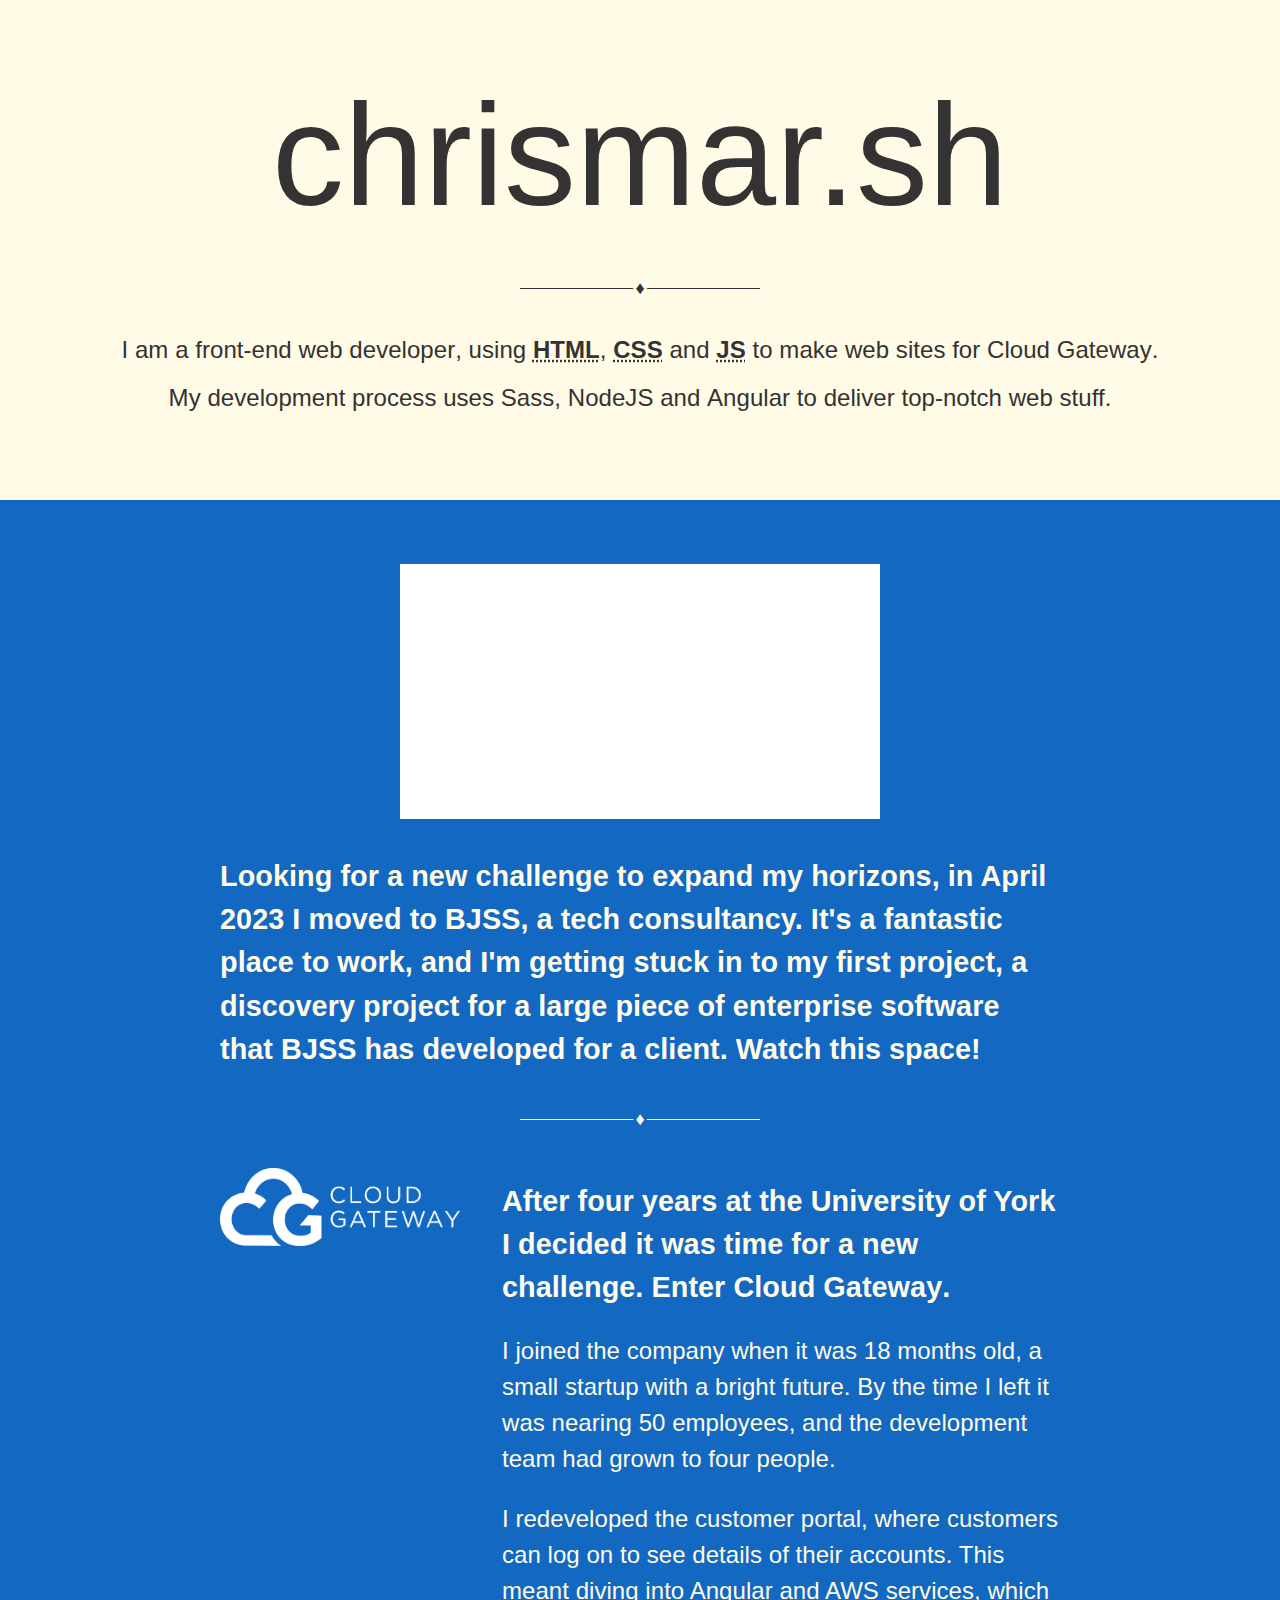
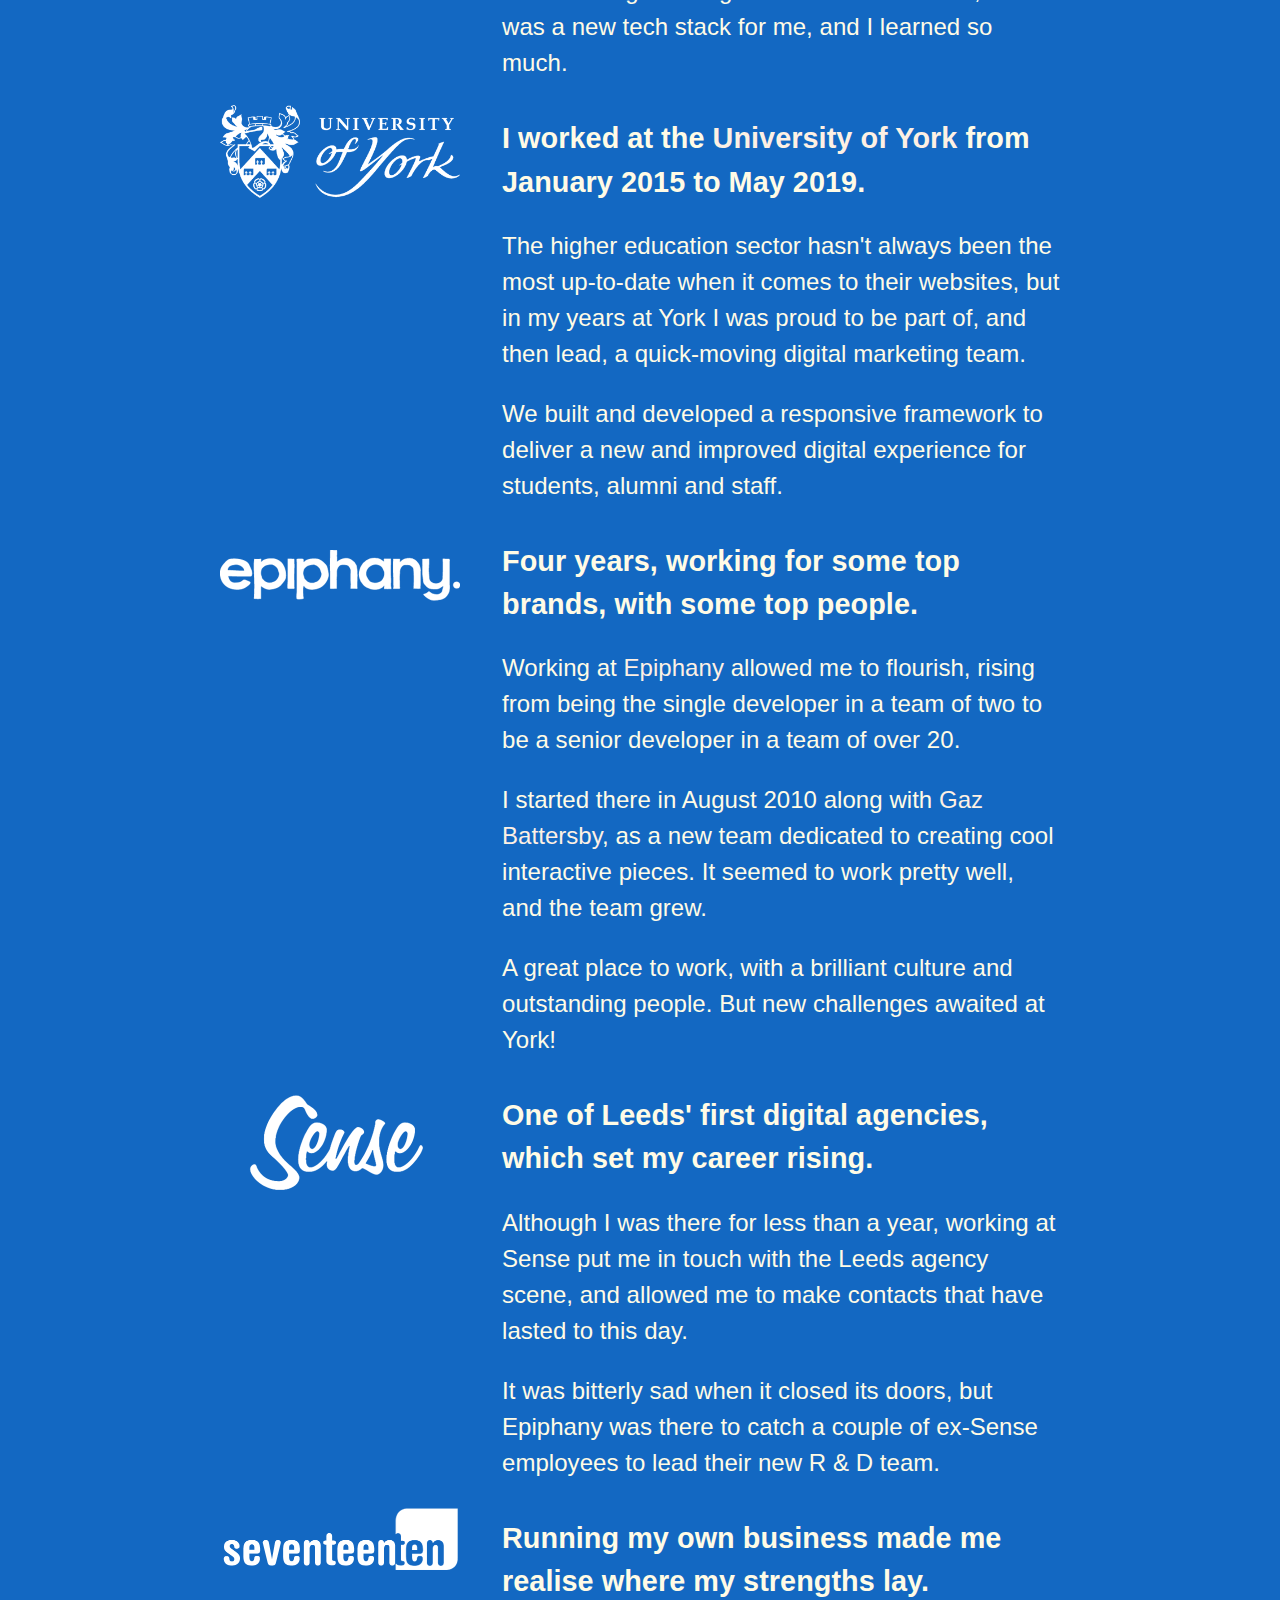
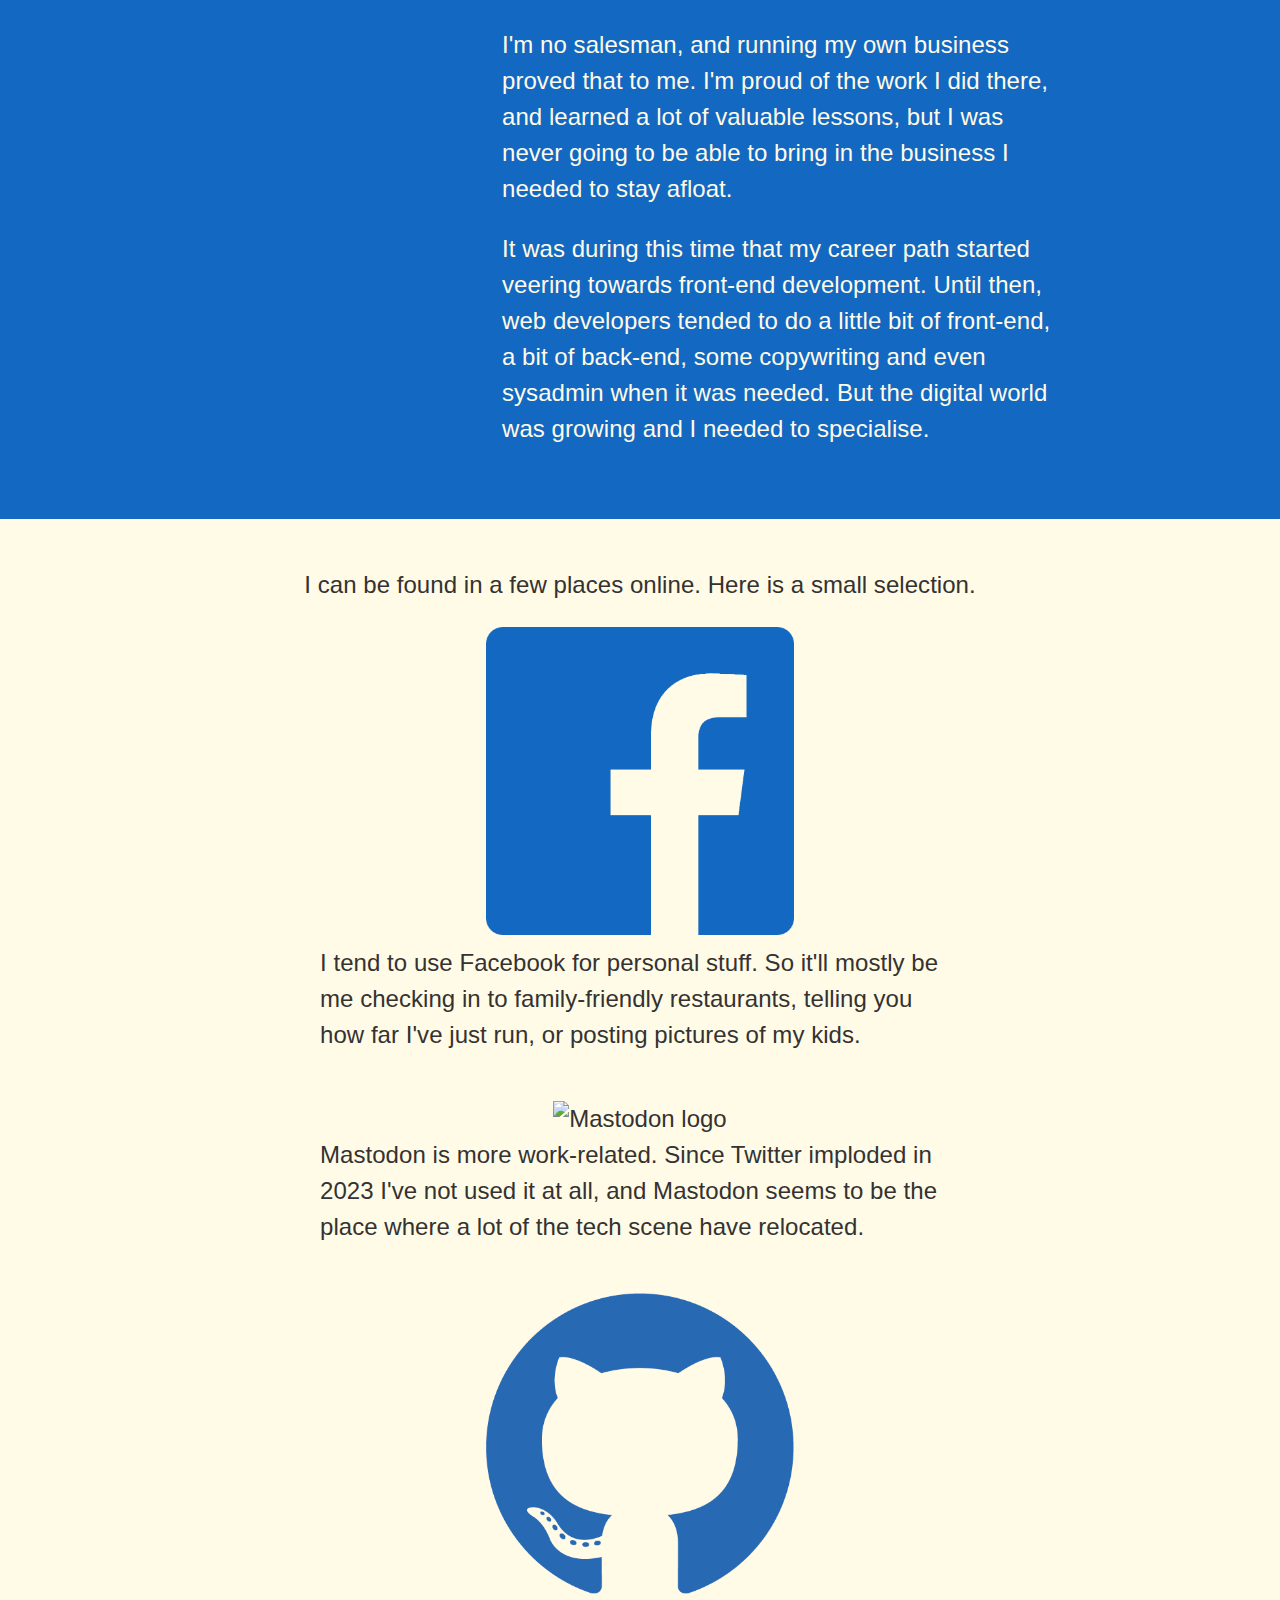
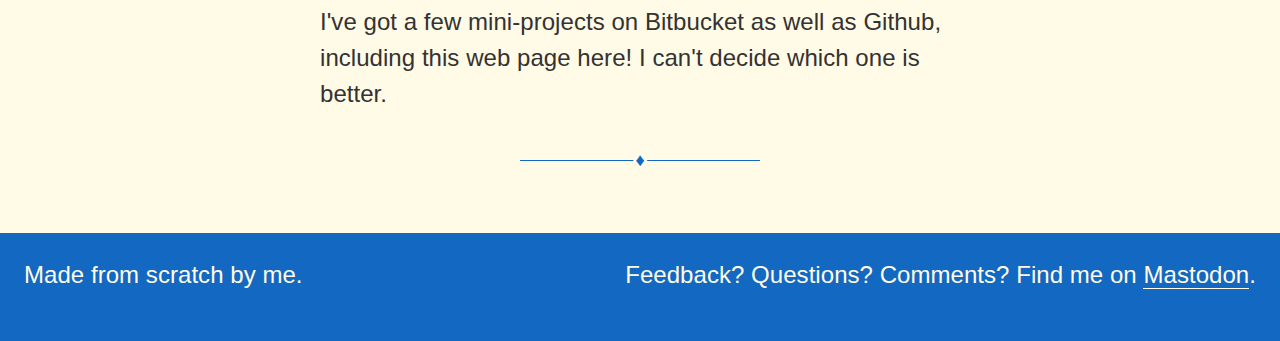
==== index.html @ b54eb04a "Add BJSS and replace Twitter" ====
<!doctype html>
<html lang="en">
<head>

  <meta charset="utf-8">
  <meta http-equiv="X-UA-Compatible" content="IE=edge">
  <title>Chris Marsh, Front-end Developer at Cloud Gateway</title>
  <meta name="description" content="Chris Marsh, Front-end Developer at Cloud Gateway">
  <meta name="author" content="Chris Marsh">
  <meta name="viewport" content="width=device-width, initial-scale=1">

  <style>
    body {
      overflow:auto;
      background:#1368c2;
      color:#fffbe6;
      font-family:-apple-system,BlinkMacSystemFont,Segoe UI,Helvetica,Arial,sans-serif,Apple Color Emoji,Segoe UI Emoji,Segoe UI Symbol;
      font-weight:200;
      font-size:24px;
      line-height:1.5;
      margin:0;
      padding:0;
    }
    section {
      padding:48px 24px;
      overflow:hidden;
    }
    p {
      margin:0 0 24px;
      letter-spacing:0.002em;
    }
    p:last-child {
      margin-bottom:0;
    }
    abbr {
      font-weight:bold;
    }
    a img {
      border:0;
    }
    /****************************
     * INTRODUCTION
     ****************************/
    #intro {
      background:#fffbe6;
      color:#343232;
      text-align:center;
      padding-bottom:72px;
    }
    #intro p {
      margin:0 0 12px;
    }
    h1 {
      font-weight:200;
      font-size:72px;
      font-size:calc(10vw + 16px);
      text-align:center;
      margin:0 0 0.3em;
    }
    h1:after,
    .employment-current:after,
    #social:after {
      display: block;
      content: "♦";
      width:80%;
      max-width: 240px;
      height: 0;
      line-height:1px;
      background: transparent;
      font-size: 18px;
      text-align:center;
      clear:both;
    }
    h1:after {
      margin: 24px auto;
      text-shadow: 3px 0px 0 #fffbe6, -3px 0 0 #fffbe6;
      border-bottom: 1px solid #343232;
      color:#343232;
    }
    #social:after {
      margin: 24px auto;
      text-shadow: 3px 0px 0 #fffbe6, -3px 0 0 #fffbe6;
      border-bottom: 1px solid #1368c2;
      color:#1368c2;
    }
    .employment-current:after {
      margin: 48px auto 24px;
      text-shadow: 3px 0px 0 #1368c2, -3px 0 0 #1368c2;
      border-bottom: 1px solid #fffbe6;
    }
    /****************************
     * WORK INFO
     ****************************/
    #work {
      text-align:center;
      padding-top:64px;
    }
    .employment {
      margin:0 auto 24px;
      display:flex;
      flex-direction:column;
      align-items:center;
      max-width:840px;
    }
    .employment a,
    .employment a:visited {
      color:#fdf0e4;
      text-decoration:none;
    }
    .employment a:hover {
      color:#fbf8e2;
      border-bottom:1px solid #fbf8e2;
    }
    .employment-current img {
      max-width:480px;
      width:80%;
      height:auto;
      margin-bottom:24px;
    }
    .employment-past {
      overflow:hidden;
    }
    .employment-past img {
      max-width:240px;
    }
    .employment-content {
      text-align:left;
    }
    .employment-content p:first-child {
      font-weight:bold;
      font-size:1.2em;
      margin-top:12px;
    }
    /****************************
     * SOCIAL MEDIA
     ****************************/
    #social {
      background:#fffbe6;
      color:#343232;
      text-align:center;
    }
    .site {
      text-decoration:none;
      color:#343232;
      display:block;
      margin-bottom:48px;
    }
    .site a,
    .site a:visited {
      color:#333131;
    }
    .site a:hover {
      color:#323030;
    }
    .site img {
      min-width:120px;
      width:25%;
      height:auto;
    }
    .site-content {
      text-align:left;
      max-width:640px;
      margin:0 auto;
    }
    /****************************
     * FOOTER
     ****************************/
    footer {
      overflow:hidden;
      padding:24px;
    }
    footer a {
      color:#fffbe6;
    }
    .colophon a {
      text-decoration:none;
      border-bottom:1px solid #fffbe6;
    }
    /****************************
     * Big screens
     ****************************/
    @media (min-width: 720px) {
      .employment-past {
        flex-direction:row;
      }
      .employment-past .employment-content {
        padding:0 0 0 5%;
      }
      .employment-past img {
        align-self:flex-start;
      }
      .copyright {
        float:left;
      }
      .colophon {
        float:right;
      }
    }
  </style>

  <!-- Analytics -->
  <script>
    (function(i,s,o,g,r,a,m){i['GoogleAnalyticsObject']=r;i[r]=i[r]||function(){
    (i[r].q=i[r].q||[]).push(arguments)},i[r].l=1*new Date();a=s.createElement(o),
    m=s.getElementsByTagName(o)[0];a.async=1;a.src=g;m.parentNode.insertBefore(a,m)
    })(window,document,'script','//www.google-analytics.com/analytics.js','ga');
    ga('create', 'UA-4541863-13', 'auto');
    ga('send', 'pageview');
  </script>

  <!-- HTML5 shiv -->
  <script>
  !function(a,b){function c(a,b){var c=a.createElement("p"),d=a.getElementsByTagName("head")[0]||a.documentElement;return c.innerHTML="x<style>"+b+"</style>",d.insertBefore(c.lastChild,d.firstChild)}function d(){var a=t.elements;return"string"==typeof a?a.split(" "):a}function e(a,b){var c=t.elements;"string"!=typeof c&&(c=c.join(" ")),"string"!=typeof a&&(a=a.join(" ")),t.elements=c+" "+a,j(b)}function f(a){var b=s[a[q]];return b||(b={},r++,a[q]=r,s[r]=b),b}function g(a,c,d){if(c||(c=b),l)return c.createElement(a);d||(d=f(c));var e;return e=d.cache[a]?d.cache[a].cloneNode():p.test(a)?(d.cache[a]=d.createElem(a)).cloneNode():d.createElem(a),!e.canHaveChildren||o.test(a)||e.tagUrn?e:d.frag.appendChild(e)}function h(a,c){if(a||(a=b),l)return a.createDocumentFragment();c=c||f(a);for(var e=c.frag.cloneNode(),g=0,h=d(),i=h.length;i>g;g++)e.createElement(h[g]);return e}function i(a,b){b.cache||(b.cache={},b.createElem=a.createElement,b.createFrag=a.createDocumentFragment,b.frag=b.createFrag()),a.createElement=function(c){return t.shivMethods?g(c,a,b):b.createElem(c)},a.createDocumentFragment=Function("h,f","return function(){var n=f.cloneNode(),c=n.createElement;h.shivMethods&&("+d().join().replace(/[\w\-:]+/g,function(a){return b.createElem(a),b.frag.createElement(a),'c("'+a+'")'})+");return n}")(t,b.frag)}function j(a){a||(a=b);var d=f(a);return!t.shivCSS||k||d.hasCSS||(d.hasCSS=!!c(a,"article,aside,dialog,figcaption,figure,footer,header,hgroup,main,nav,section{display:block}mark{background:#FF0;color:#000}template{display:none}")),l||i(a,d),a}var k,l,m="3.7.3-pre",n=a.html5||{},o=/^<|^(?:button|map|select|textarea|object|iframe|option|optgroup)$/i,p=/^(?:a|b|code|div|fieldset|h1|h2|h3|h4|h5|h6|i|label|li|ol|p|q|span|strong|style|table|tbody|td|th|tr|ul)$/i,q="_html5shiv",r=0,s={};!function(){try{var a=b.createElement("a");a.innerHTML="<xyz></xyz>",k="hidden"in a,l=1==a.childNodes.length||function(){b.createElement("a");var a=b.createDocumentFragment();return"undefined"==typeof a.cloneNode||"undefined"==typeof a.createDocumentFragment||"undefined"==typeof a.createElement}()}catch(c){k=!0,l=!0}}();var t={elements:n.elements||"abbr article aside audio bdi canvas data datalist details dialog figcaption figure footer header hgroup main mark meter nav output picture progress section summary template time video",version:m,shivCSS:n.shivCSS!==!1,supportsUnknownElements:l,shivMethods:n.shivMethods!==!1,type:"default",shivDocument:j,createElement:g,createDocumentFragment:h,addElements:e};a.html5=t,j(b),"object"==typeof module&&module.exports&&(module.exports=t)}("undefined"!=typeof window?window:this,document);
  </script>

</head>

<body>

  <!-- Well done for finding this HTML comment. Are you viewing source? -->

  <section id="intro">
    <h1>chrismar.sh</h1>
    <p>I am a <strong>front-end web developer</strong>, using <abbr title="HyperText Markup Language">HTML</abbr>, <abbr title="Cascading Style Sheets">CSS</abbr> and <abbr title="JavaScript">JS</abbr> to make web sites for <strong>Cloud Gateway</strong>.</p>
    <p>My development process uses <strong>Sass</strong>, <strong>NodeJS</strong> and <strong>Angular</strong> to deliver top-notch web stuff.</p>
  </section>

  <section id="work">
    <div class="employment employment-current">
      <img src="bjss.webp" alt="BJSS logo" width="480" height="254">
      <div class="employment-content">
        <p>Looking for a new challenge to expand my horizons, in April 2023 I moved to BJSS, a tech consultancy. It's a fantastic place to work, and I'm getting stuck in to my first project, a discovery project for a large piece of enterprise software that BJSS has developed for a client. Watch this space!</p>
      </div>
    </div>
    <div class="employment employment-past">
      <img src="cgw.webp" alt="Cloud Gateway logo" width="240" height="78">
      <div class="employment-content">
        <p>After four years at the University of York I decided it was time for a new challenge. Enter <strong>Cloud Gateway</strong>.</p>
        <p>I joined the company when it was 18 months old, a small startup with a bright future. By the time I left it was nearing 50 employees, and the development team had grown to four people.</p>
        <p>I redeveloped the customer portal, where customers can log on to see details of their accounts. This meant diving into Angular and AWS services, which was a new tech stack for me, and I learned so much.</p>
      </div>
    </div>
    <div class="employment employment-past">
      <img src="york.webp" alt="University of York logo" width="240" height="93">
      <div class="employment-content">
        <p>I worked at the <a href="http://www.york.ac.uk">University of York</a> from January 2015 to May 2019.</p>
        <p>The higher education sector hasn't always been the most up-to-date when it comes to their websites, but in my years at York I was proud to be part of, and then lead, a quick-moving digital marketing team.</p>
        <p>We built and developed a responsive framework to deliver a new and improved digital experience for students, alumni and staff.</p>
      </div>
    </div>
    <div class="employment employment-past">
      <img src="epiphany.webp" alt="Epiphany Search logo" width="240" height="100">
      <div class="employment-content">
        <p>Four years, working for some top brands, with some top people.</p>
        <p>Working at <a href="http://www.epiphanysearch.co.uk">Epiphany</a> allowed me to flourish, rising from being the single developer in a team of two to be a senior developer in a team of over 20.</p>
        <p>I started there in August 2010 along with <a href="http://iamgaz.co.uk/">Gaz Battersby</a>, as a new team dedicated to creating cool interactive pieces. It seemed to work pretty well, and the team grew.</p>
        <p>A great place to work, with a brilliant culture and outstanding people. But new challenges awaited at York!</p>
      </div>
    </div>
    <div class="employment employment-past">
      <img src="sense.webp" alt="Sense logo" width="240" height="125">
      <div class="employment-content">
        <p>One of Leeds' first digital agencies, which set my career rising.</p>
        <p>Although I was there for less than a year, working at Sense put me in touch with the Leeds agency scene, and allowed me to make contacts that have lasted to this day.</p>
        <p>It was bitterly sad when it closed its doors, but Epiphany was there to catch a couple of ex-Sense employees to lead their new R &amp; D team.</p>
      </div>
    </div>
    <div class="employment employment-past">
      <img src="seventeenten.webp" alt="Seventeen Ten logo" width="240" height="69">
      <div class="employment-content">
        <p>Running my own business made me realise where my strengths lay.</p>
        <p>I'm no salesman, and running my own business proved that to me. I'm proud of the work I did there, and learned a lot of valuable lessons, but I was never going to be able to bring in the business I needed to stay afloat.</p>
        <p>It was during this time that my career path started veering towards front-end development. Until then, web developers tended to do a little bit of front-end, a bit of back-end, some copywriting and even sysadmin when it was needed. But the digital world was growing and I needed to specialise.</p>
      </div>
    </div>
  </section>

  <section id="social">
    <p>I can be found in a few places online. Here is a small selection.</p>
    <a href="https://facebook.com/chris5marsh" class="site">
      <img src="facebook.webp" alt="Facebook logo" width="240" height="240">
      <div class="site-content">
        <p>I tend to use <strong>Facebook</strong> for personal stuff. So it'll mostly be me checking in to family-friendly restaurants, telling you how far I've just run, or posting pictures of my kids.</p>
      </div>
    </a>
    <a href="https://mastodon.social/@chris5marsh" class="site">
      <img src="mastodon.webp" alt="Mastodon logo" width="240" height="240">
      <div class="site-content">
        <p><strong>Mastodon</strong> is more work-related. Since Twitter imploded in 2023 I've not used it at all, and Mastodon seems to be the place where a lot of the tech scene have relocated.</p>
      </div>
    </a>
    <a href="https://github.com/chris5marsh" class="site">
      <img src="github.webp" alt="Github logo" width="240" height="234">
      <div class="site-content">
        <p>I've got a few mini-projects on <strong>Bitbucket</strong> as well as <strong>Github</strong>, including this web page here! I can't decide which one is better.</p>
      </div>
    </a>
  </section>

  <footer>
    <p class="copyright">Made from scratch by me.</p>
    <p class="colophon">Feedback? Questions? Comments? Find me on <a rel="me" href="https://mastodon.social/@chris5marsh">Mastodon</a>.</p>
  </footer>

</body>
</html>
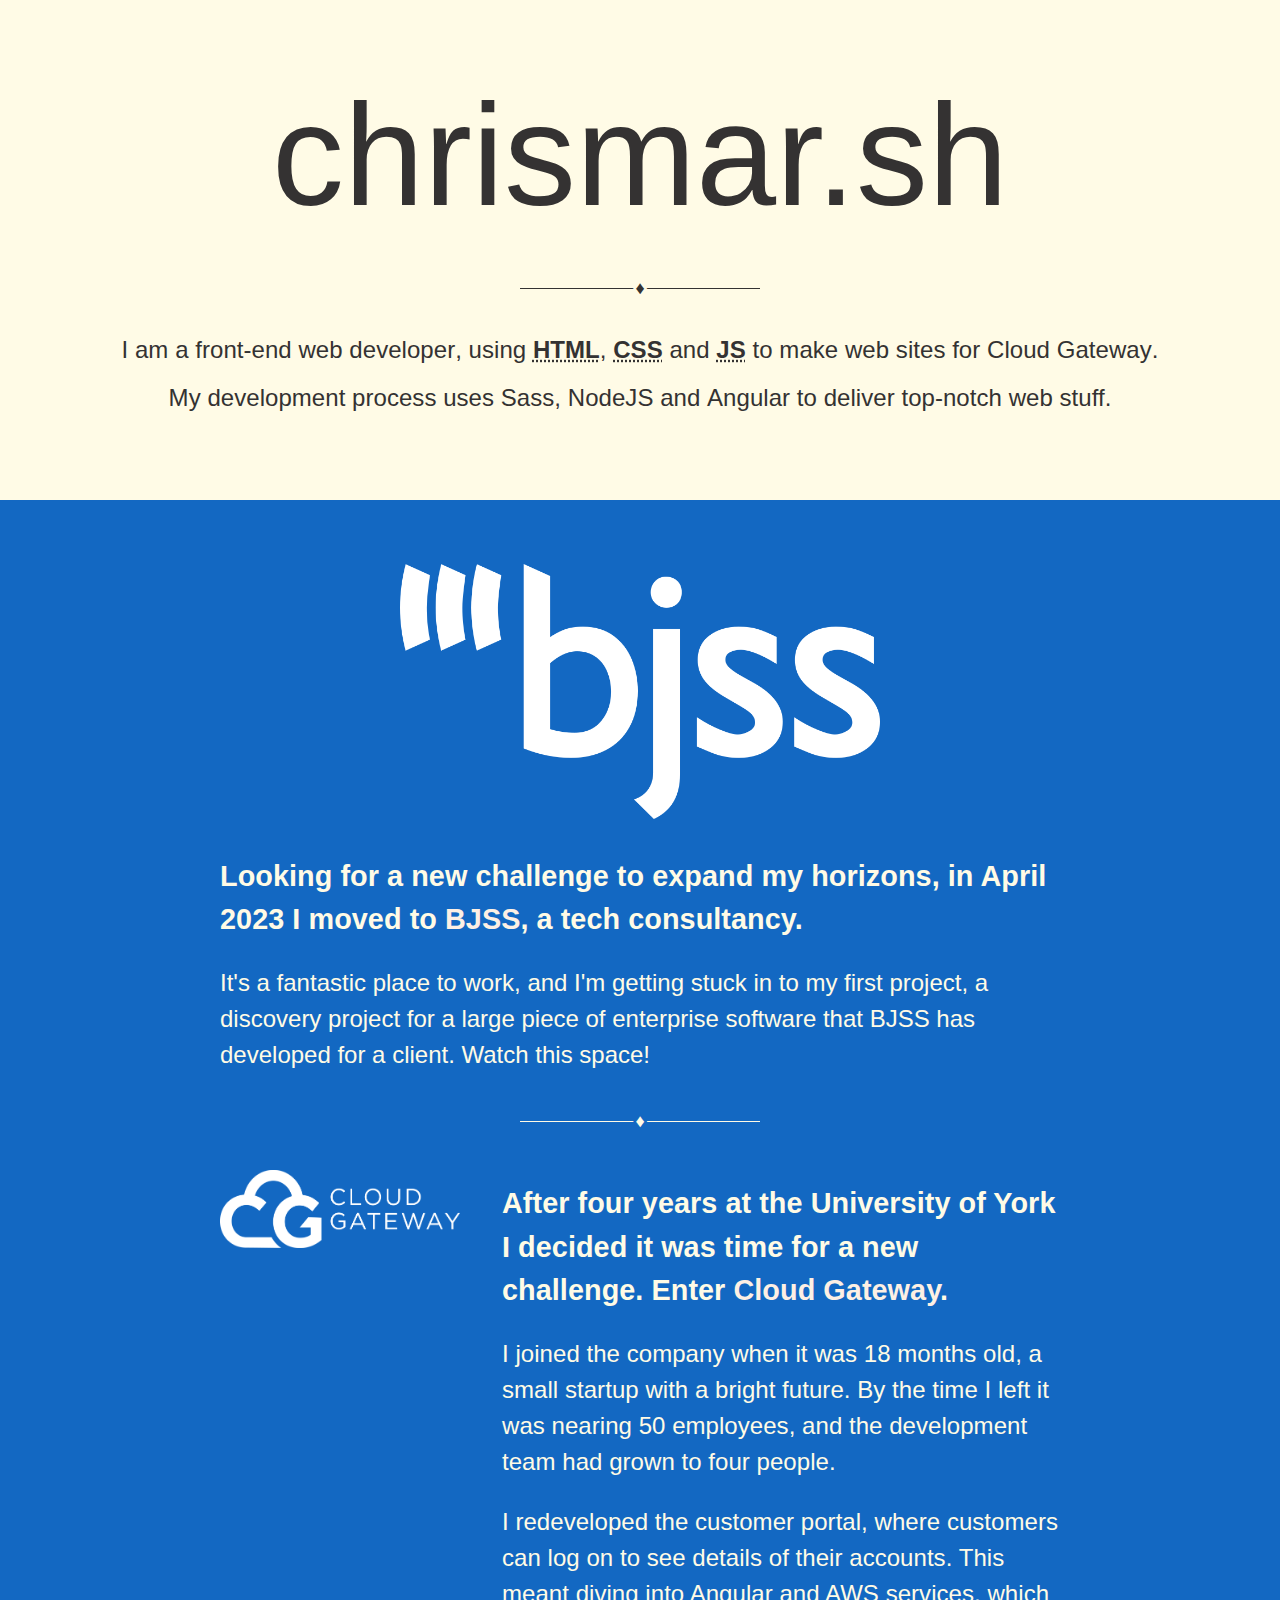
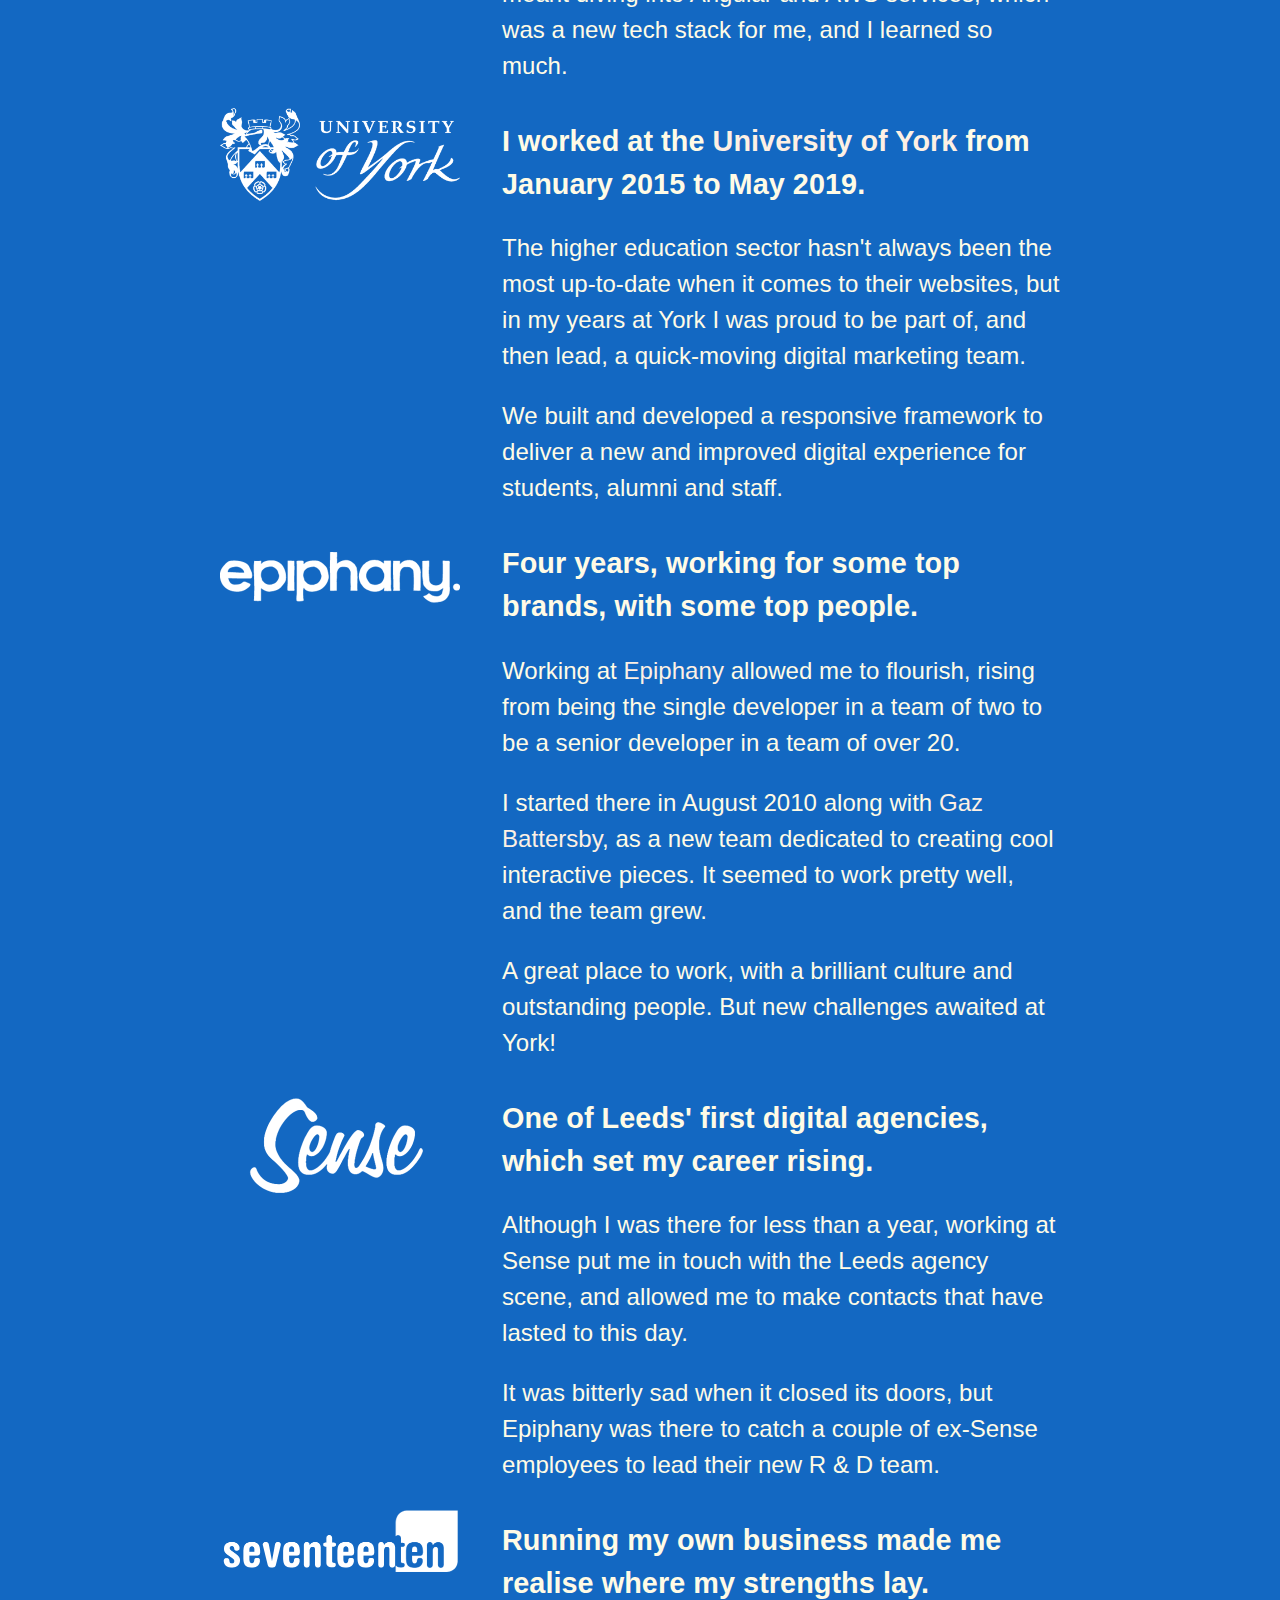
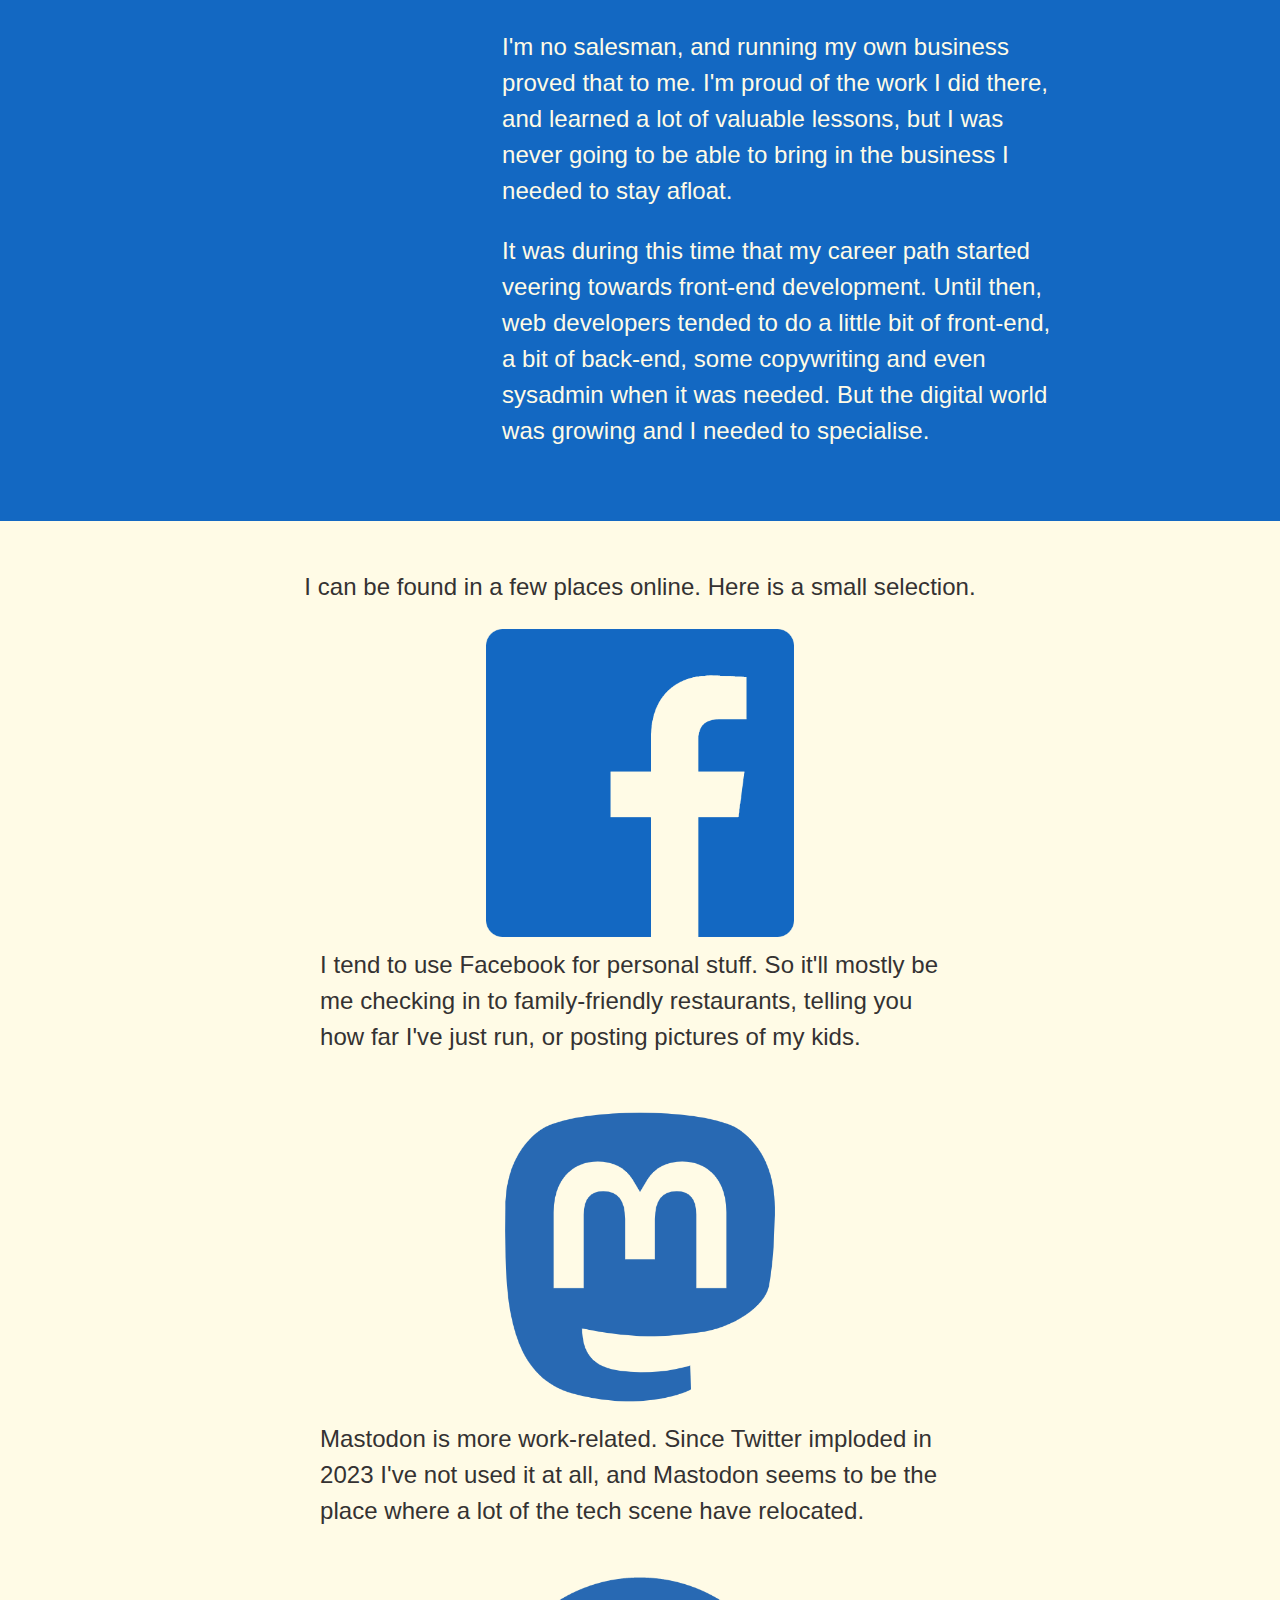
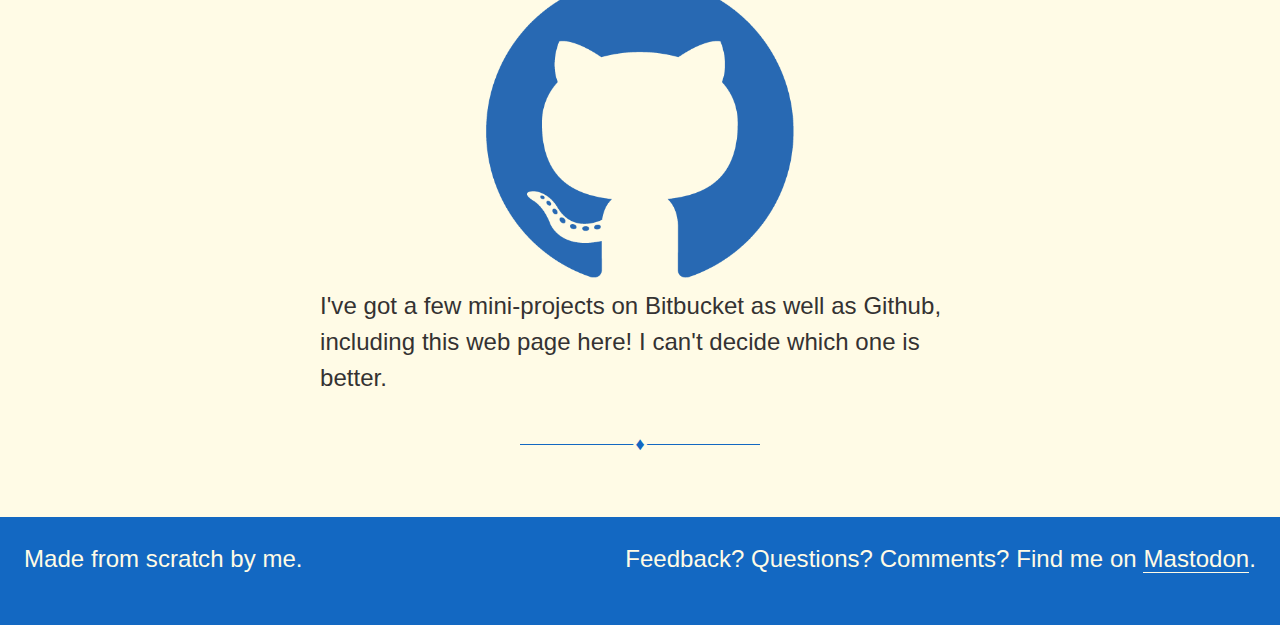
==== commit 08ffd33c: "Update index.html" ====
--- a/index.html
+++ b/index.html
@@ -229,13 +229,14 @@
     <div class="employment employment-current">
       <img src="bjss.webp" alt="BJSS logo" width="480" height="254">
       <div class="employment-content">
-        <p>Looking for a new challenge to expand my horizons, in April 2023 I moved to BJSS, a tech consultancy. It's a fantastic place to work, and I'm getting stuck in to my first project, a discovery project for a large piece of enterprise software that BJSS has developed for a client. Watch this space!</p>
+        <p>Looking for a new challenge to expand my horizons, in April 2023 I moved to <a href="https://www.bjss.com/">BJSS</a>, a tech consultancy.</p>
+        <p></p>It's a fantastic place to work, and I'm getting stuck in to my first project, a discovery project for a large piece of enterprise software that BJSS has developed for a client. Watch this space!</p>
       </div>
     </div>
     <div class="employment employment-past">
       <img src="cgw.webp" alt="Cloud Gateway logo" width="240" height="78">
       <div class="employment-content">
-        <p>After four years at the University of York I decided it was time for a new challenge. Enter <strong>Cloud Gateway</strong>.</p>
+        <p>After four years at the University of York I decided it was time for a new challenge. Enter <a href="https://www.cloudgateway.co.uk/">Cloud Gateway</a>.</p>
         <p>I joined the company when it was 18 months old, a small startup with a bright future. By the time I left it was nearing 50 employees, and the development team had grown to four people.</p>
         <p>I redeveloped the customer portal, where customers can log on to see details of their accounts. This meant diving into Angular and AWS services, which was a new tech stack for me, and I learned so much.</p>
       </div>
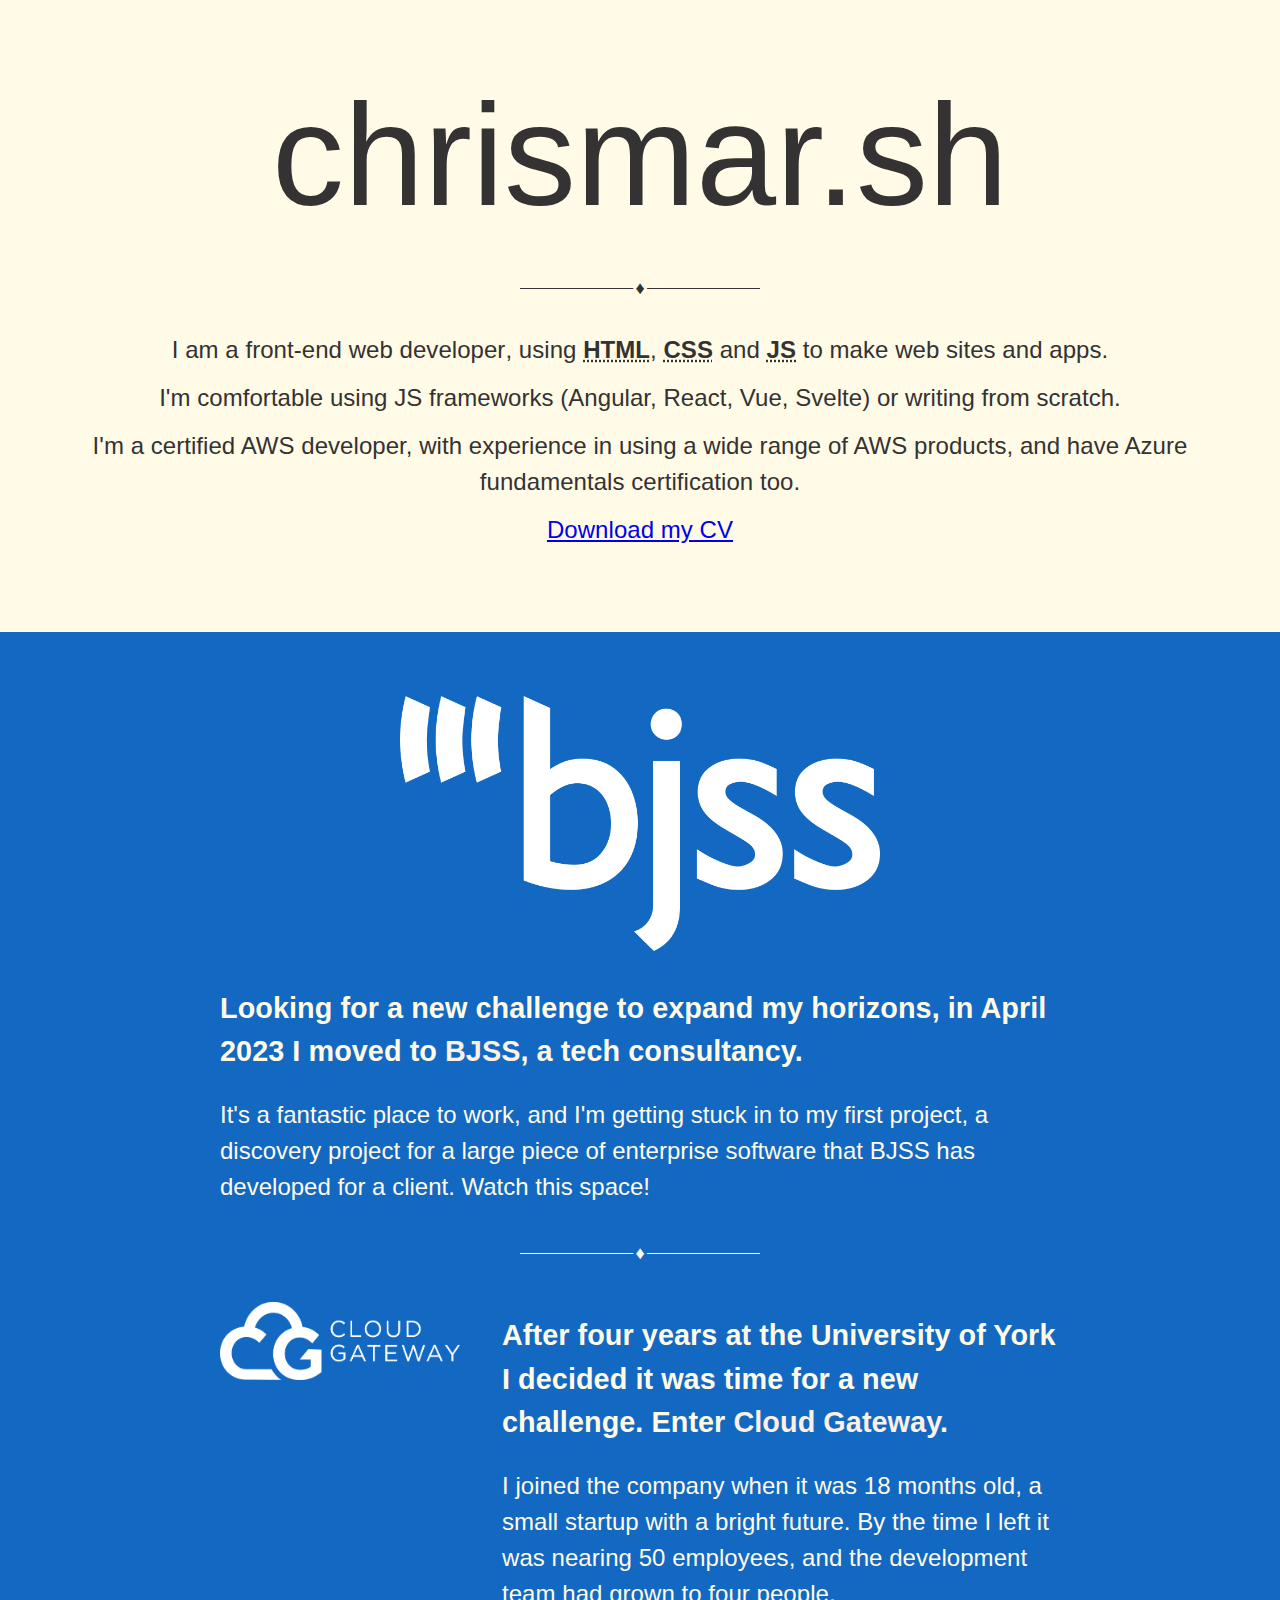
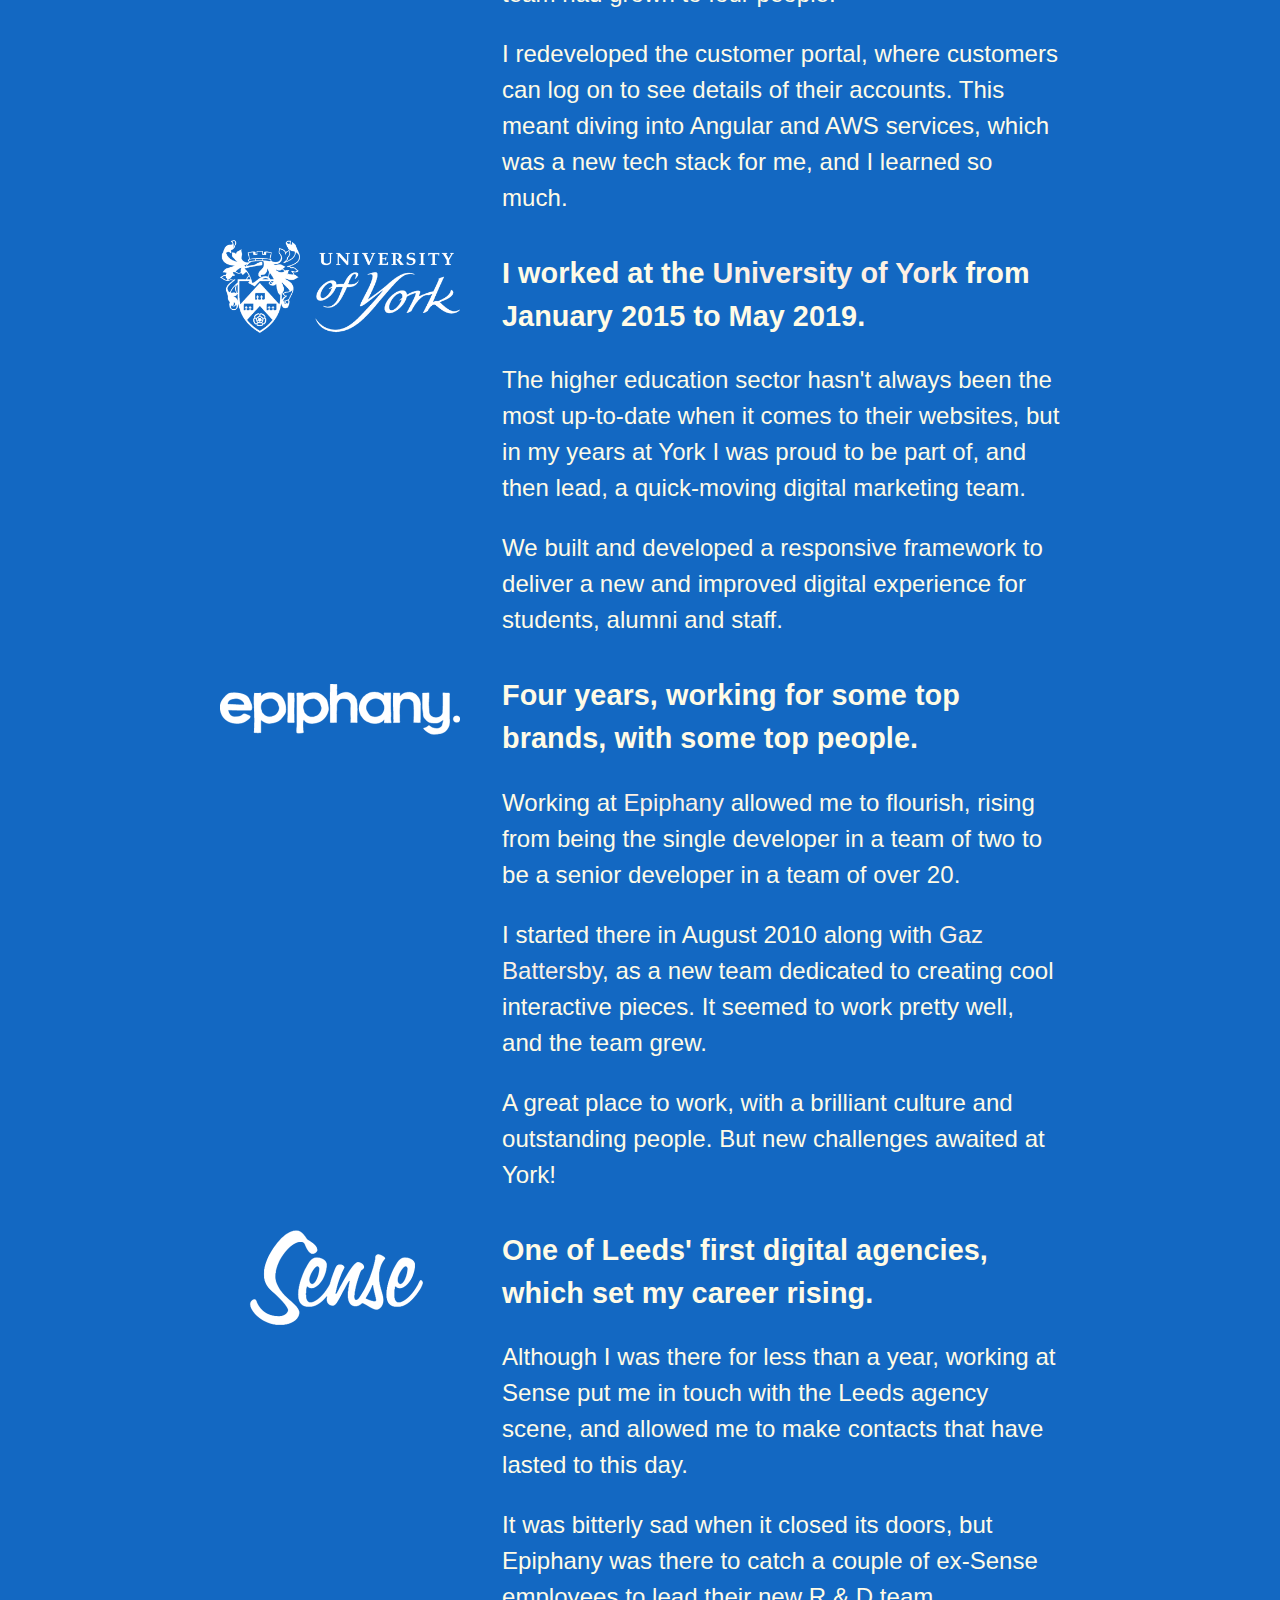
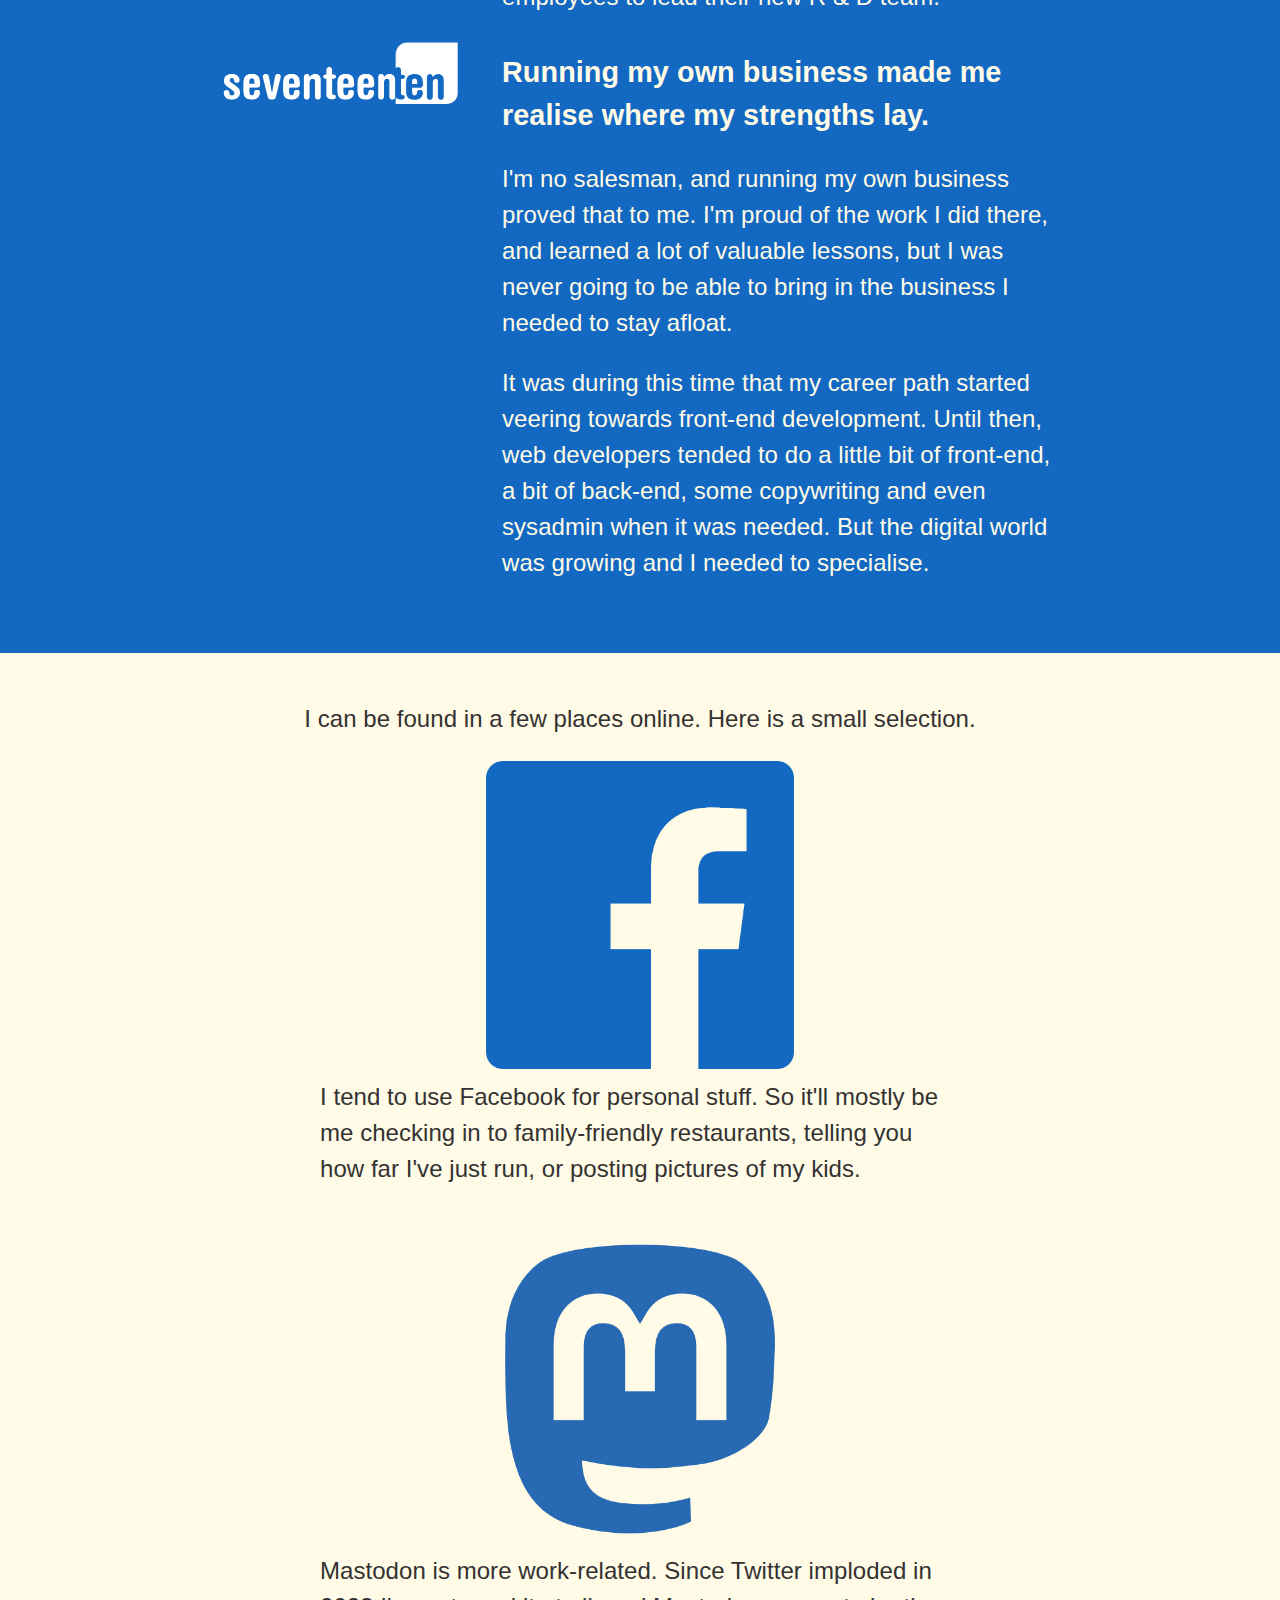
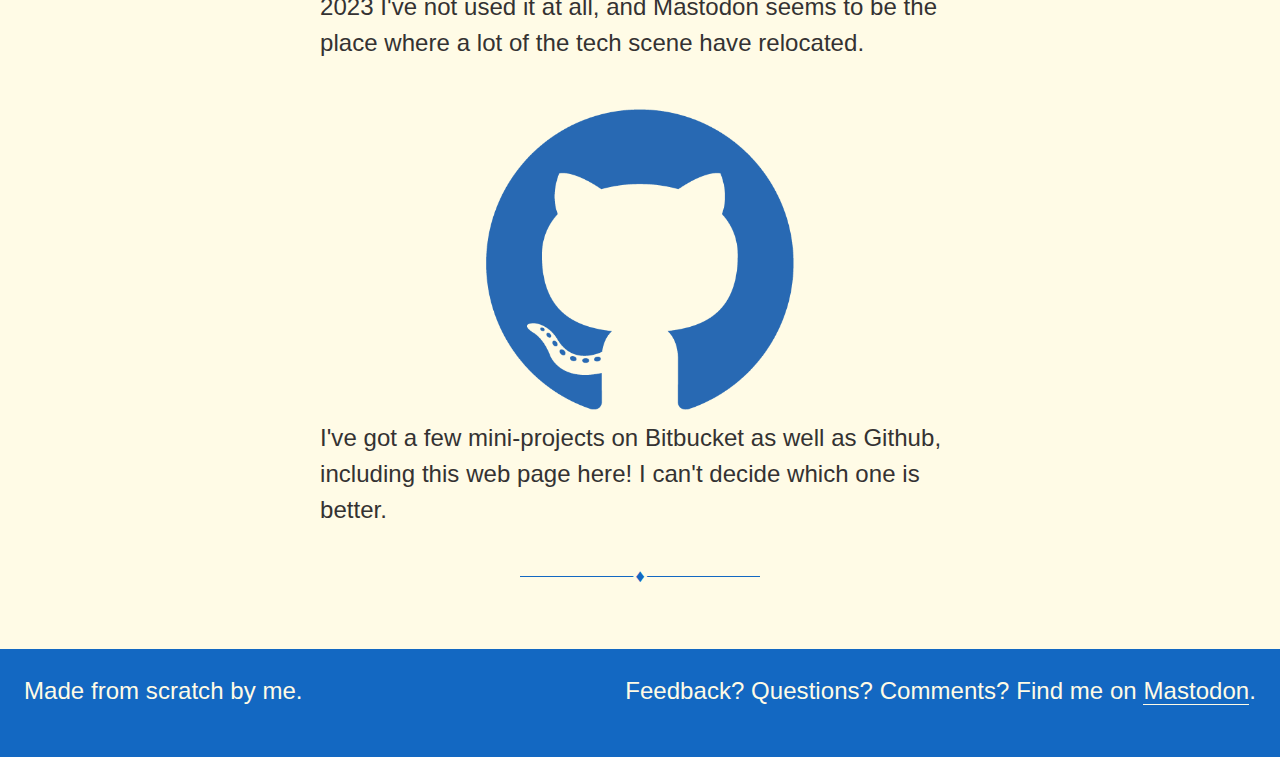
==== commit 06f31df9: "Update index.html" ====
--- a/index.html
+++ b/index.html
@@ -221,8 +221,10 @@
 
   <section id="intro">
     <h1>chrismar.sh</h1>
-    <p>I am a <strong>front-end web developer</strong>, using <abbr title="HyperText Markup Language">HTML</abbr>, <abbr title="Cascading Style Sheets">CSS</abbr> and <abbr title="JavaScript">JS</abbr> to make web sites for <strong>Cloud Gateway</strong>.</p>
-    <p>My development process uses <strong>Sass</strong>, <strong>NodeJS</strong> and <strong>Angular</strong> to deliver top-notch web stuff.</p>
+    <p>I am a <strong>front-end web developer</strong>, using <abbr title="HyperText Markup Language">HTML</abbr>, <abbr title="Cascading Style Sheets">CSS</abbr> and <abbr title="JavaScript">JS</abbr> to make web sites and apps.</p>
+    <p>I'm comfortable using JS frameworks (Angular, React, Vue, Svelte) or writing from scratch.</p>
+    <p>I'm a certified AWS developer, with experience in using a wide range of AWS products, and have Azure fundamentals certification too.</p>
+    <p><a href="cv.pdf" target="_blank">Download my CV</a></p>
   </section>
 
   <section id="work">
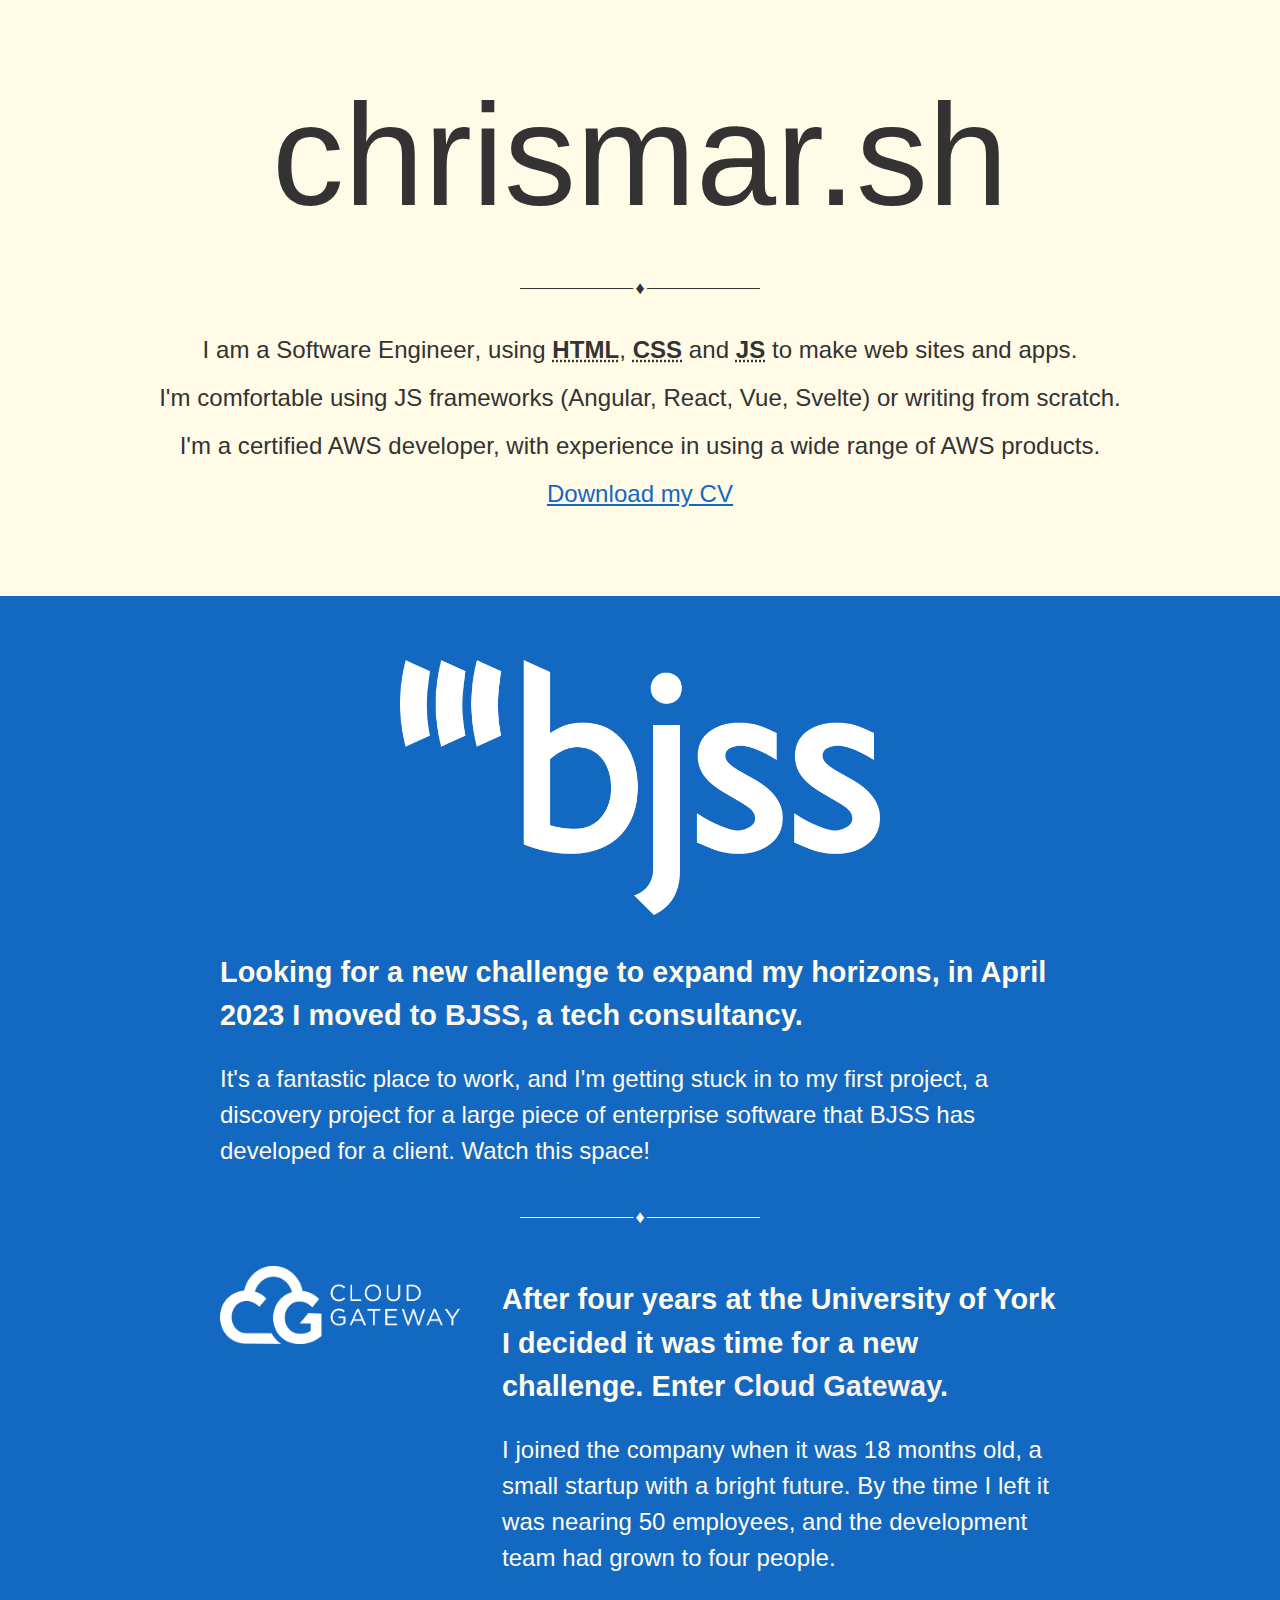
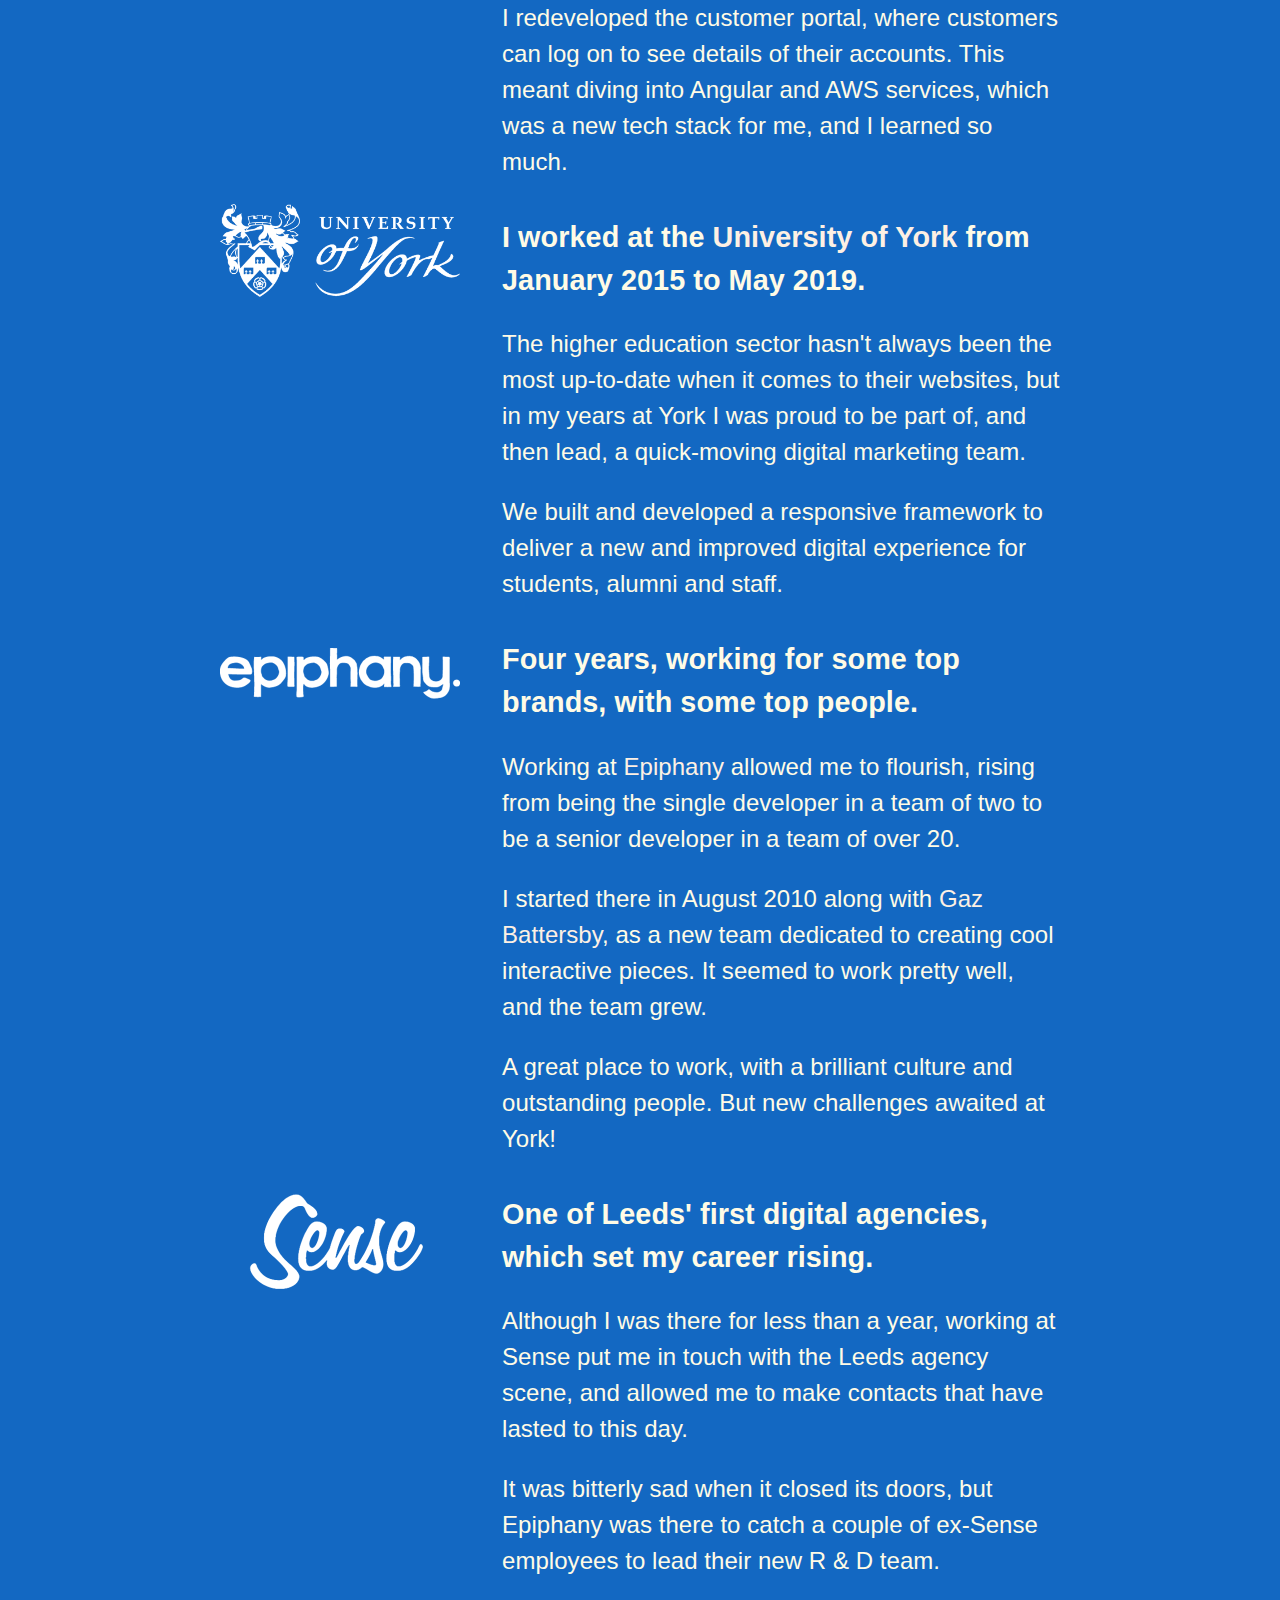
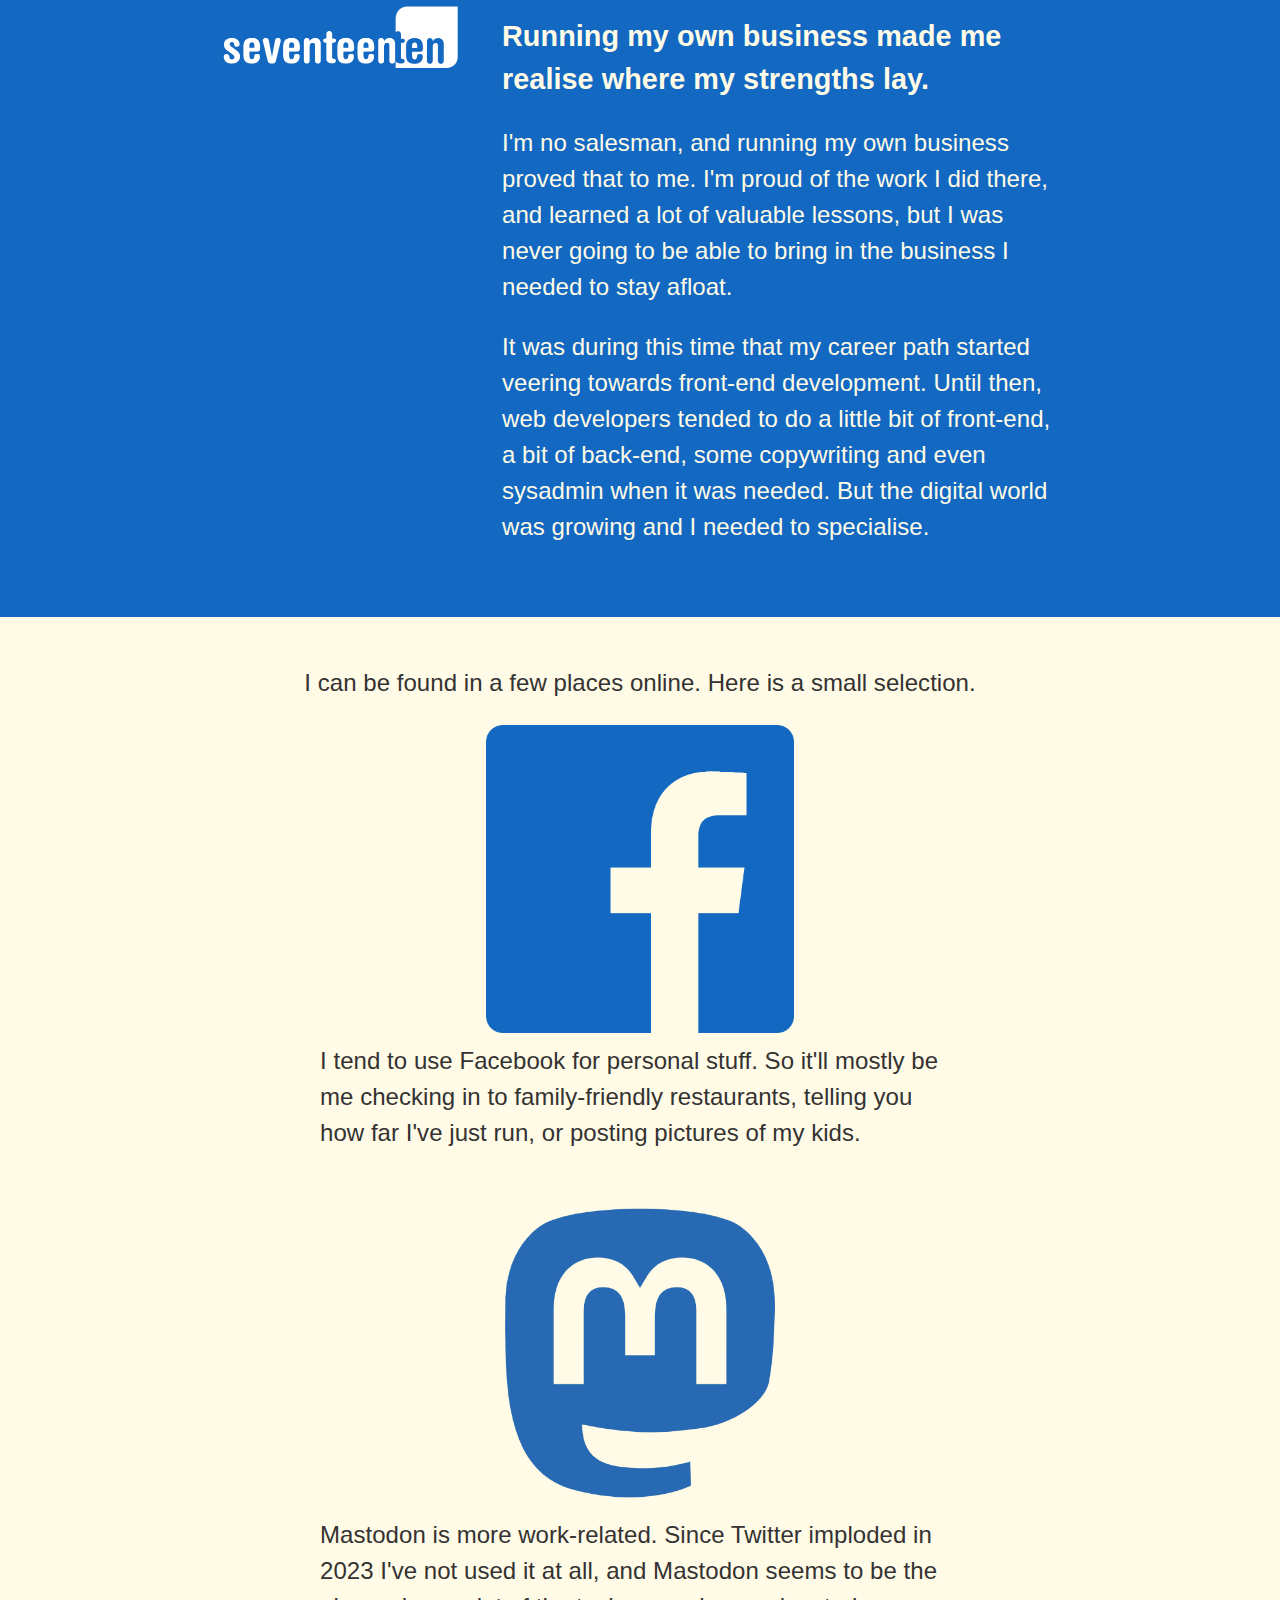
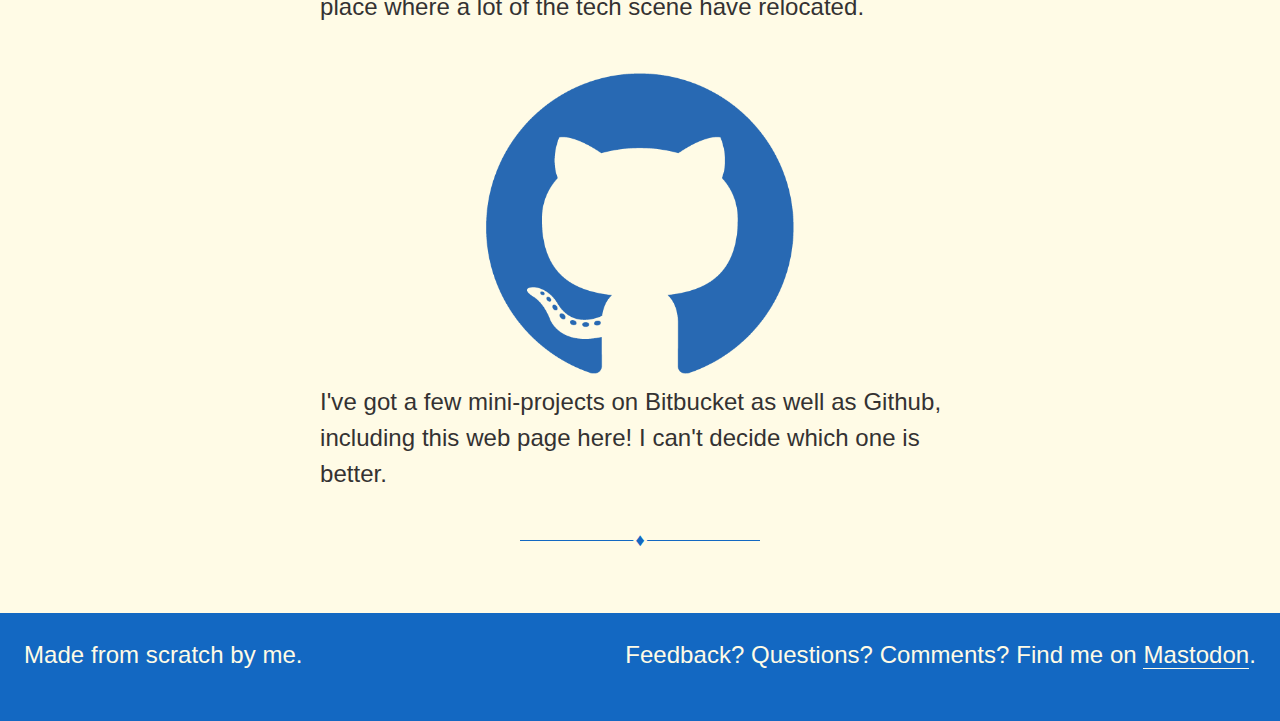
==== commit 1fa53e00: "Update index.html" ====
--- a/index.html
+++ b/index.html
@@ -4,8 +4,8 @@
 
   <meta charset="utf-8">
   <meta http-equiv="X-UA-Compatible" content="IE=edge">
-  <title>Chris Marsh, Front-end Developer at Cloud Gateway</title>
-  <meta name="description" content="Chris Marsh, Front-end Developer at Cloud Gateway">
+  <title>Chris Marsh, Software Engineer</title>
+  <meta name="description" content="Chris Marsh, Software Engineer">
   <meta name="author" content="Chris Marsh">
   <meta name="viewport" content="width=device-width, initial-scale=1">
 
@@ -50,6 +50,9 @@
     #intro p {
       margin:0 0 12px;
     }
+    #intro a {
+      color: #1368c2;
+    }
     h1 {
       font-weight:200;
       font-size:72px;
@@ -221,9 +224,9 @@
 
   <section id="intro">
     <h1>chrismar.sh</h1>
-    <p>I am a <strong>front-end web developer</strong>, using <abbr title="HyperText Markup Language">HTML</abbr>, <abbr title="Cascading Style Sheets">CSS</abbr> and <abbr title="JavaScript">JS</abbr> to make web sites and apps.</p>
+    <p>I am a <strong>Software Engineer</strong>, using <abbr title="HyperText Markup Language">HTML</abbr>, <abbr title="Cascading Style Sheets">CSS</abbr> and <abbr title="JavaScript">JS</abbr> to make web sites and apps.</p>
     <p>I'm comfortable using JS frameworks (Angular, React, Vue, Svelte) or writing from scratch.</p>
-    <p>I'm a certified AWS developer, with experience in using a wide range of AWS products, and have Azure fundamentals certification too.</p>
+    <p>I'm a certified AWS developer, with experience in using a wide range of AWS products.</p>
     <p><a href="cv.pdf" target="_blank">Download my CV</a></p>
   </section>
 
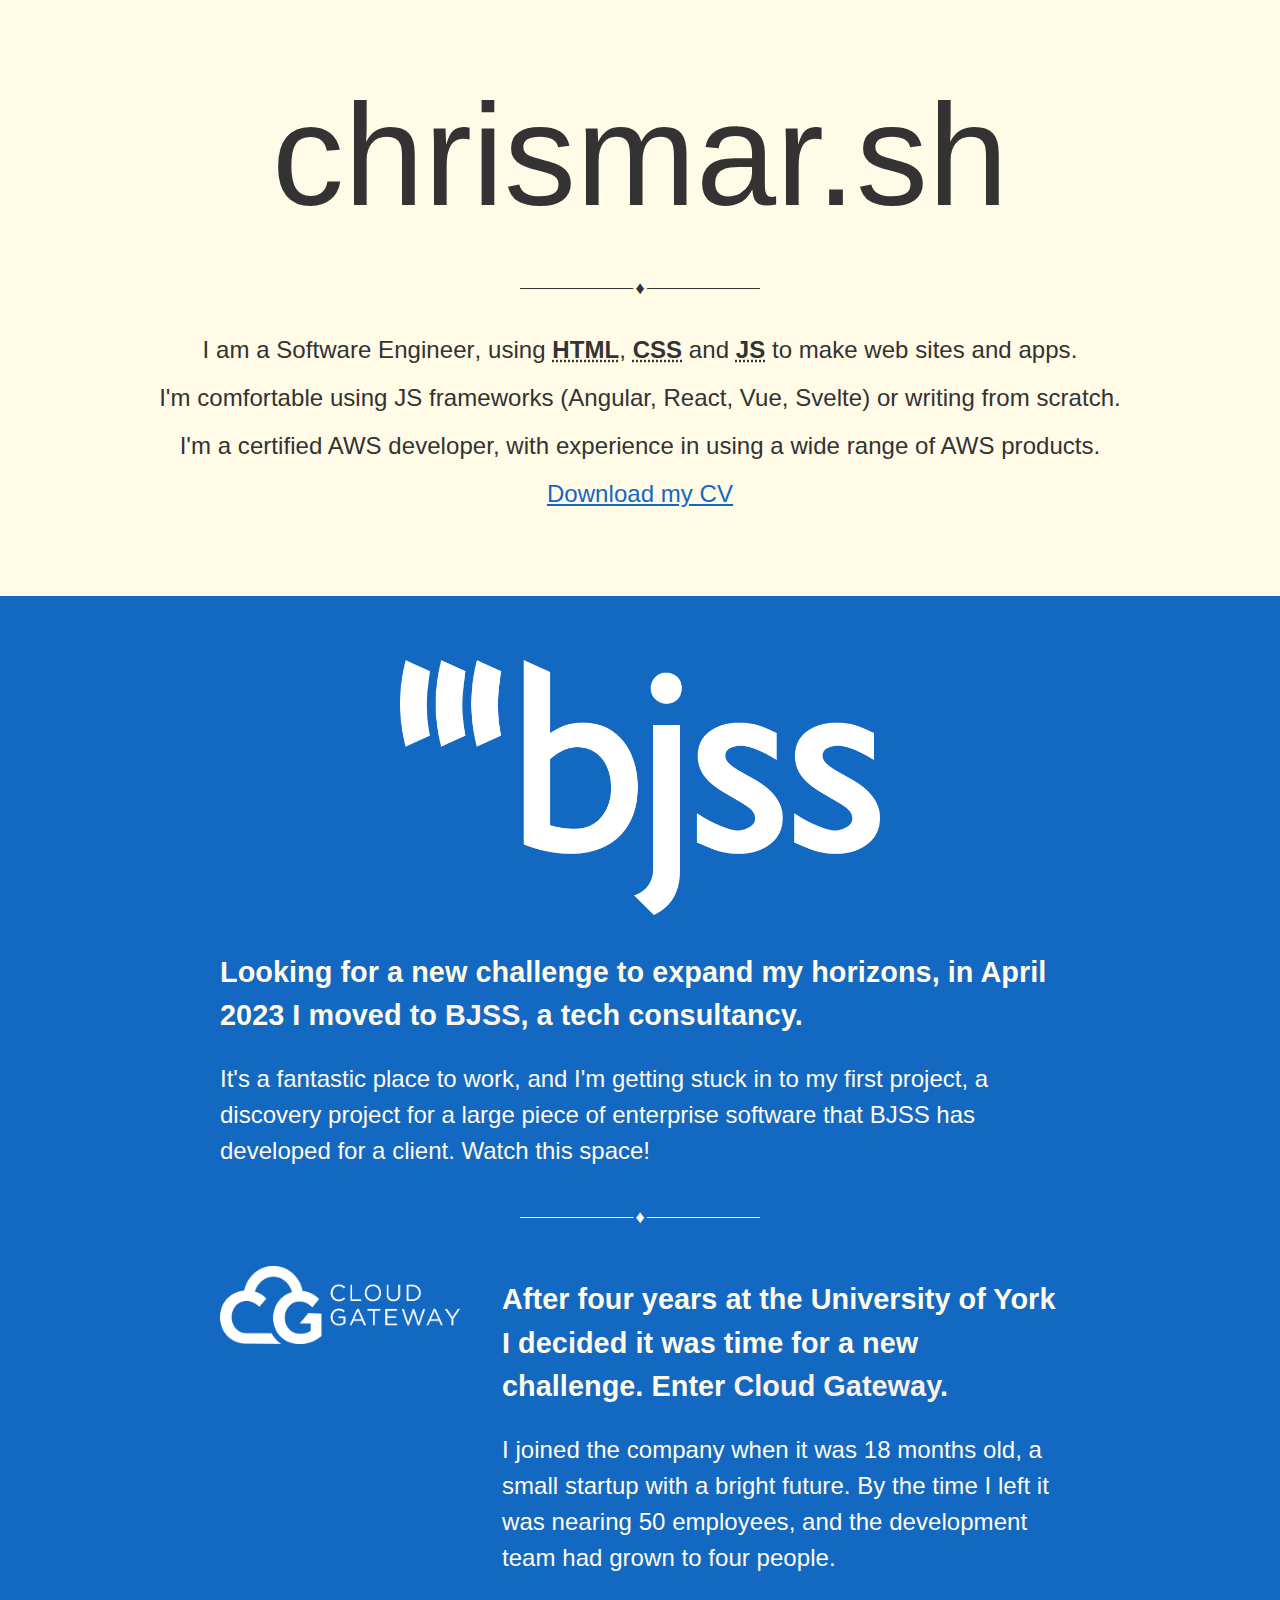
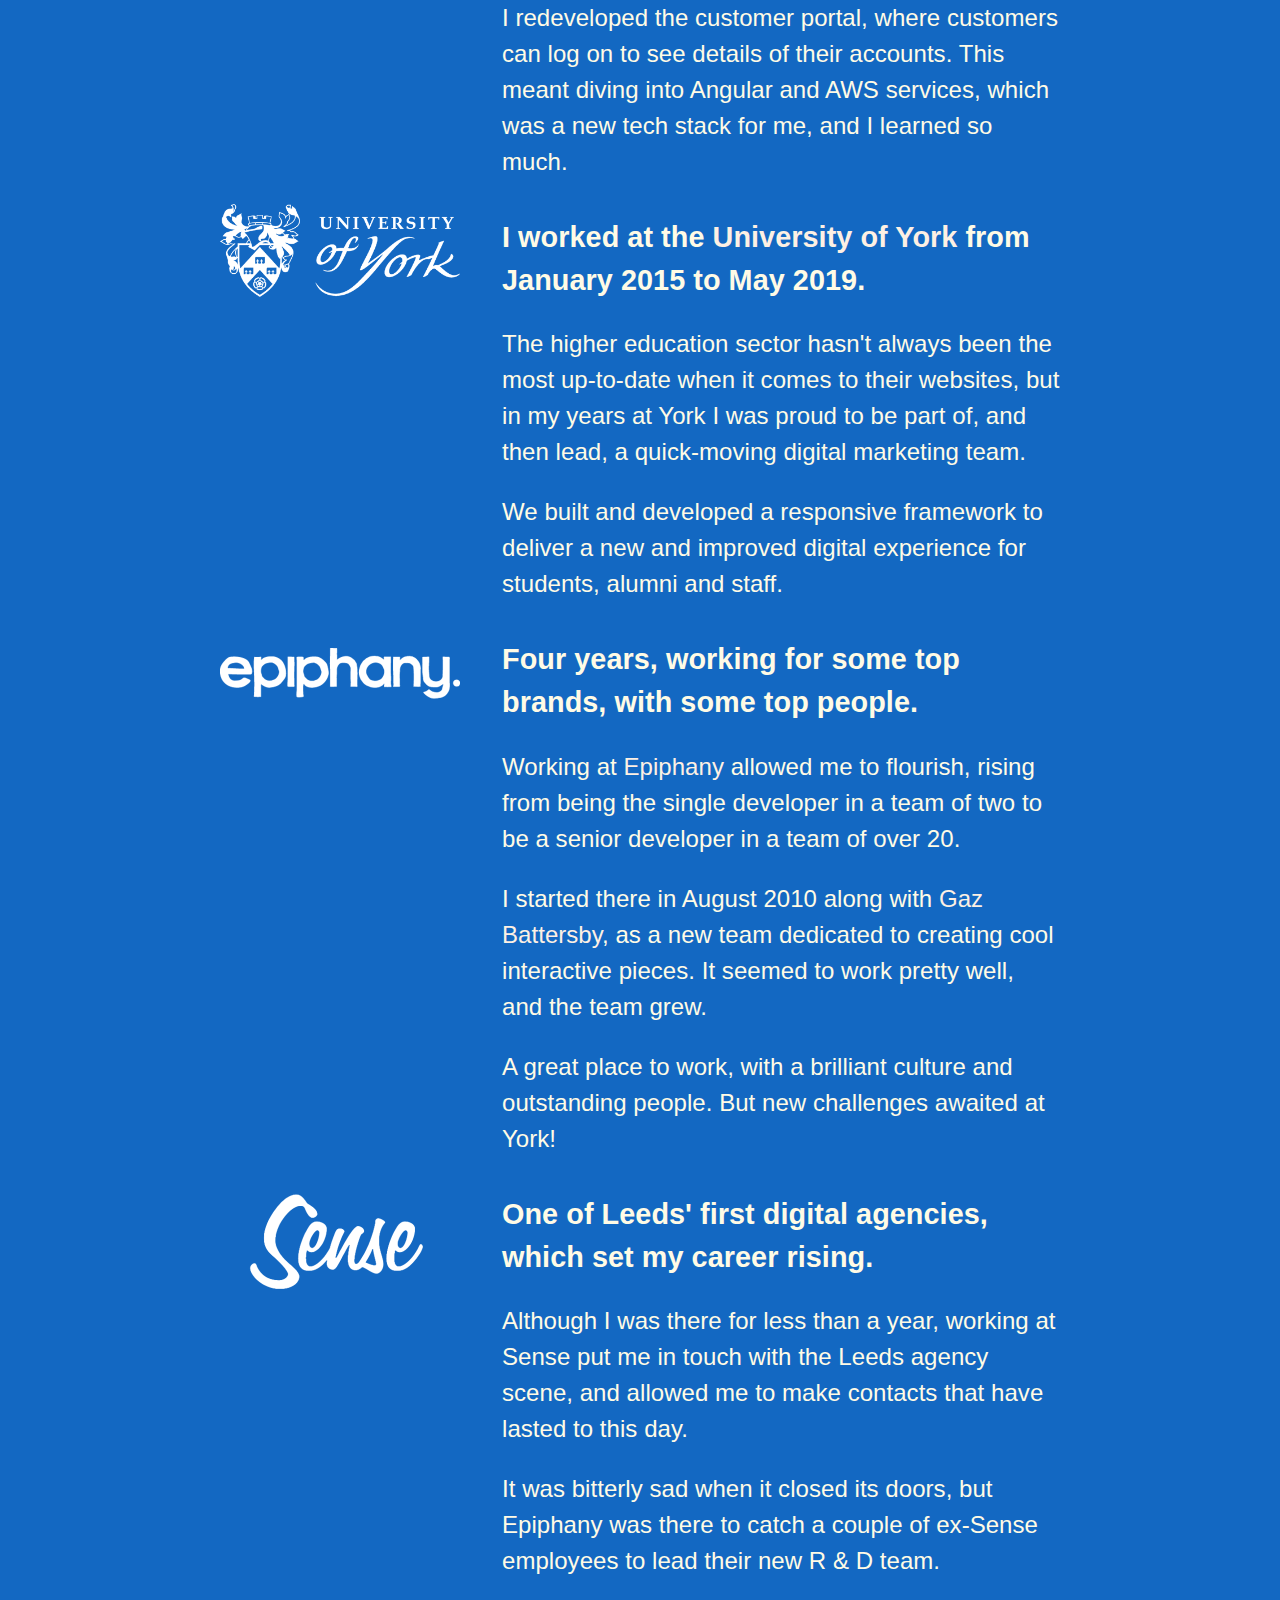
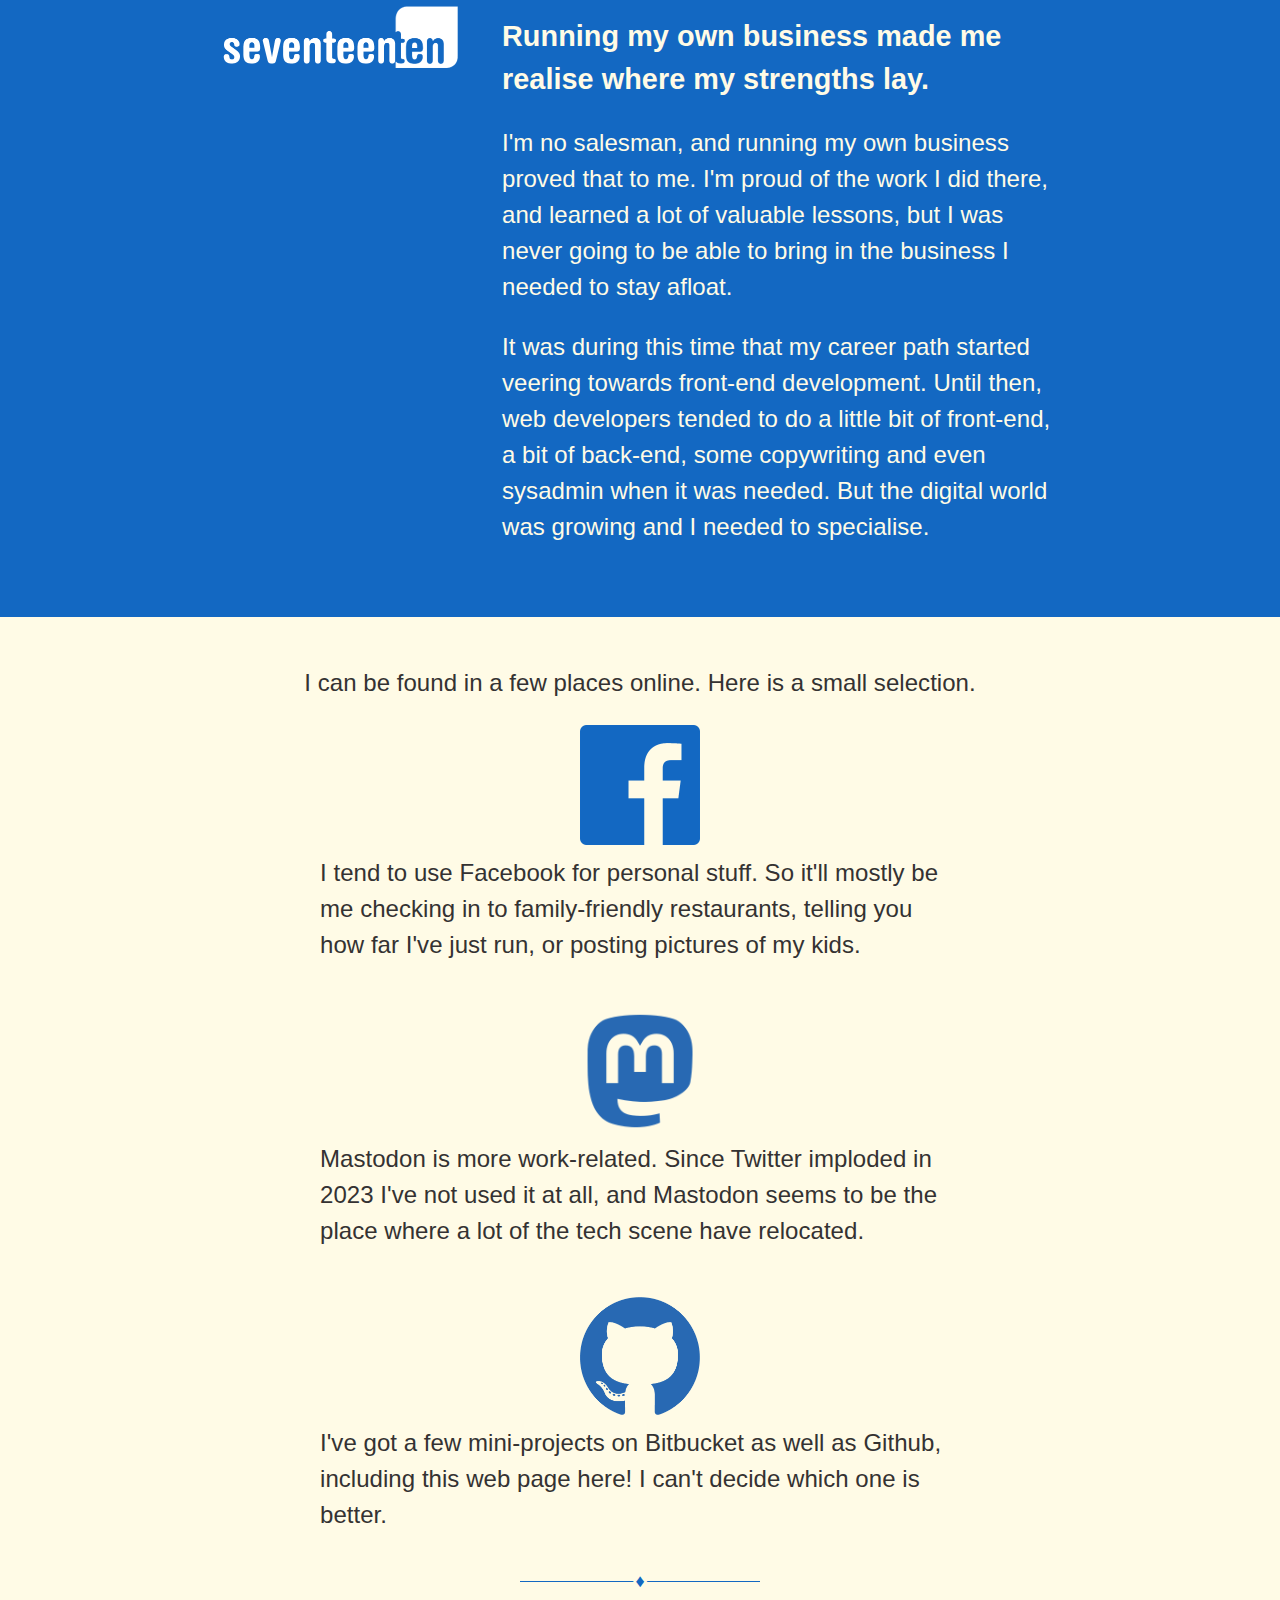
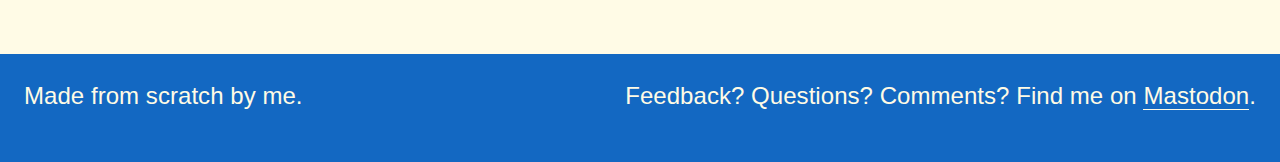
==== commit 566c84ff: "Update index.html" ====
--- a/index.html
+++ b/index.html
@@ -156,8 +156,7 @@
       color:#323030;
     }
     .site img {
-      min-width:120px;
-      width:25%;
+      width:120px;
       height:auto;
     }
     .site-content {
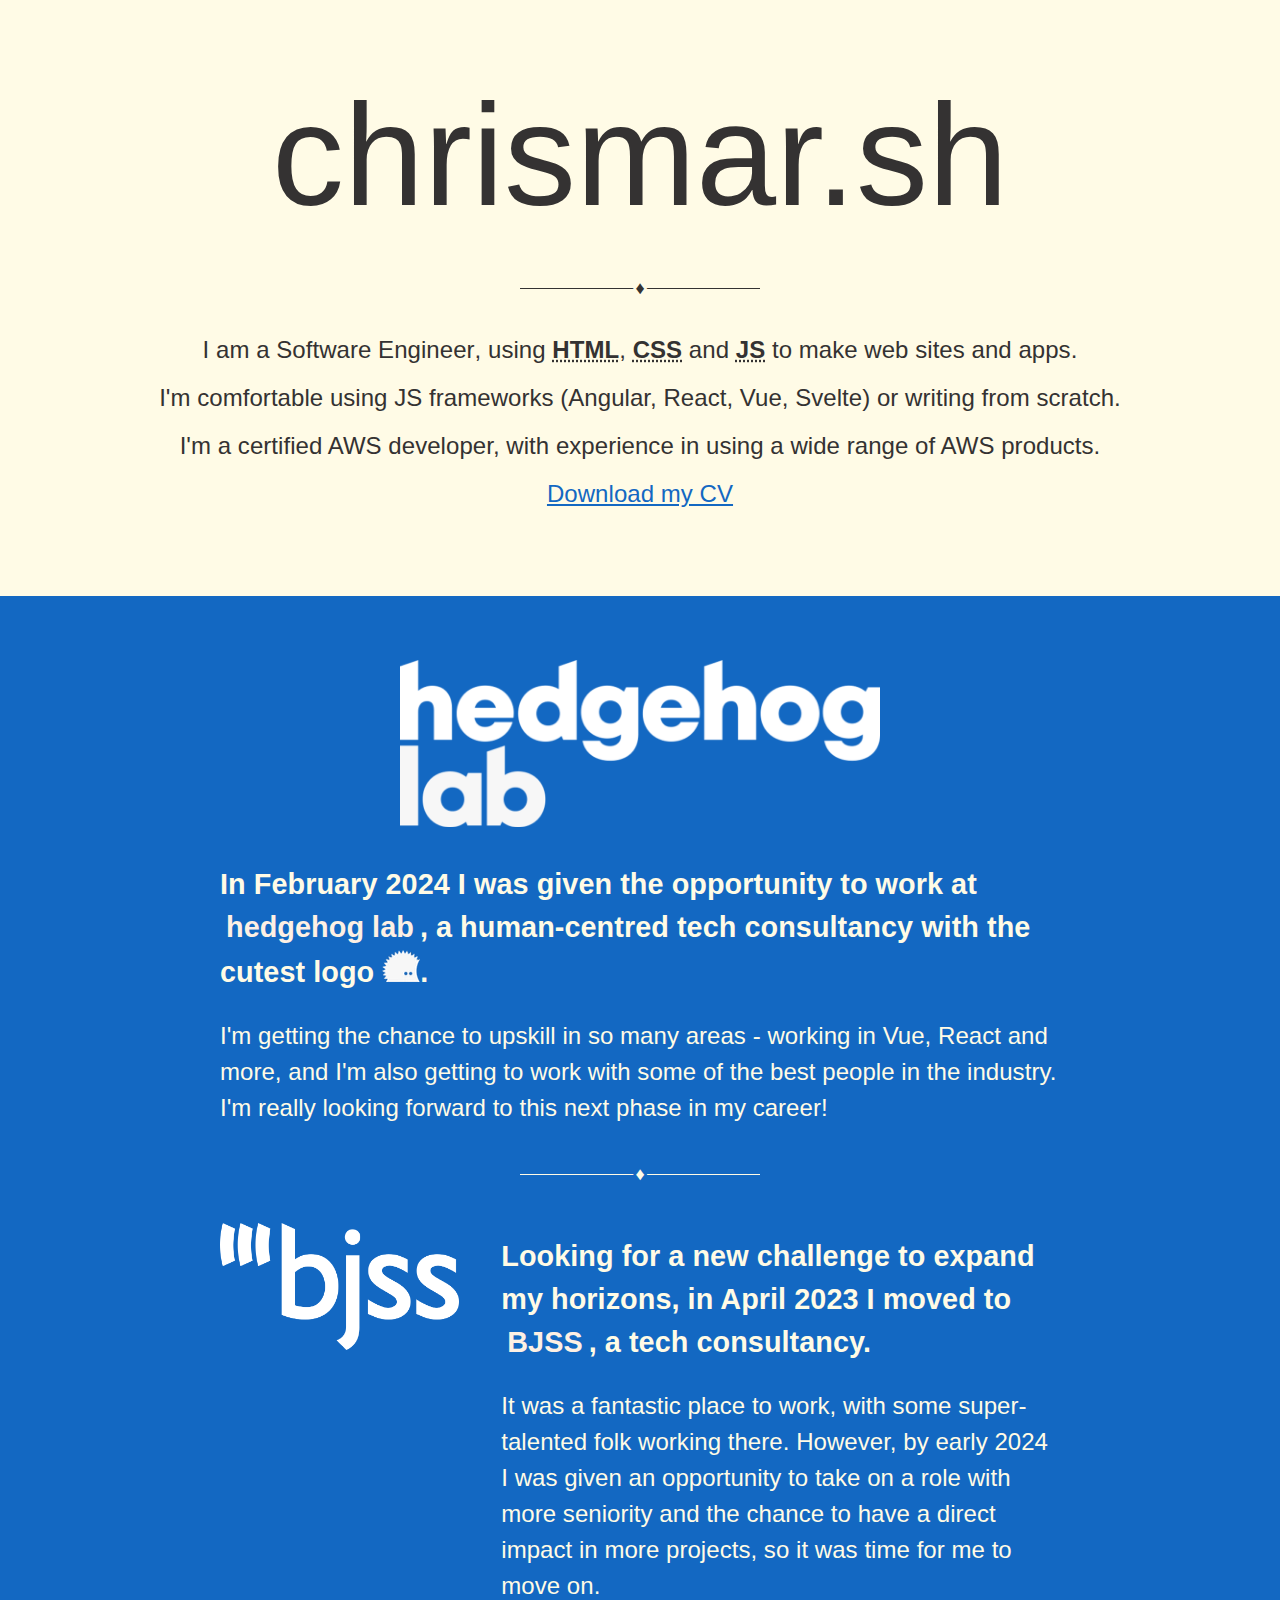
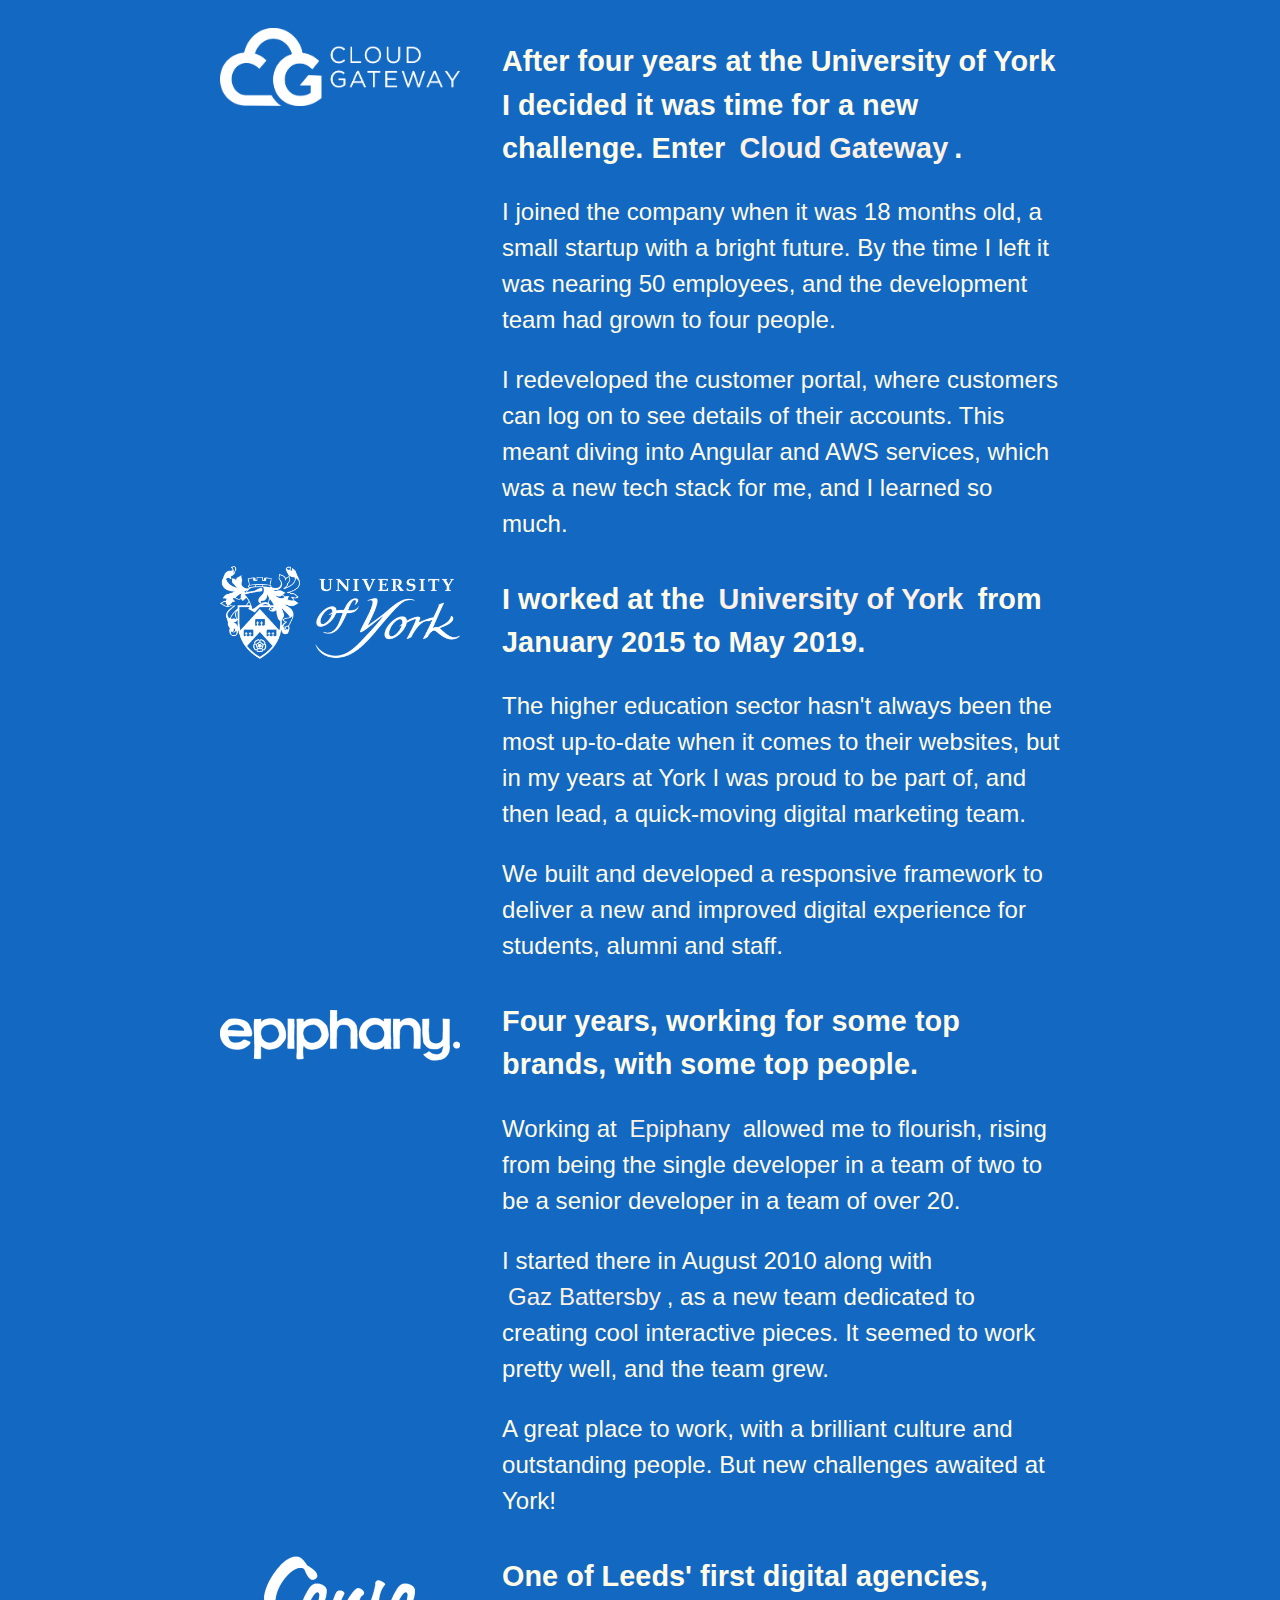
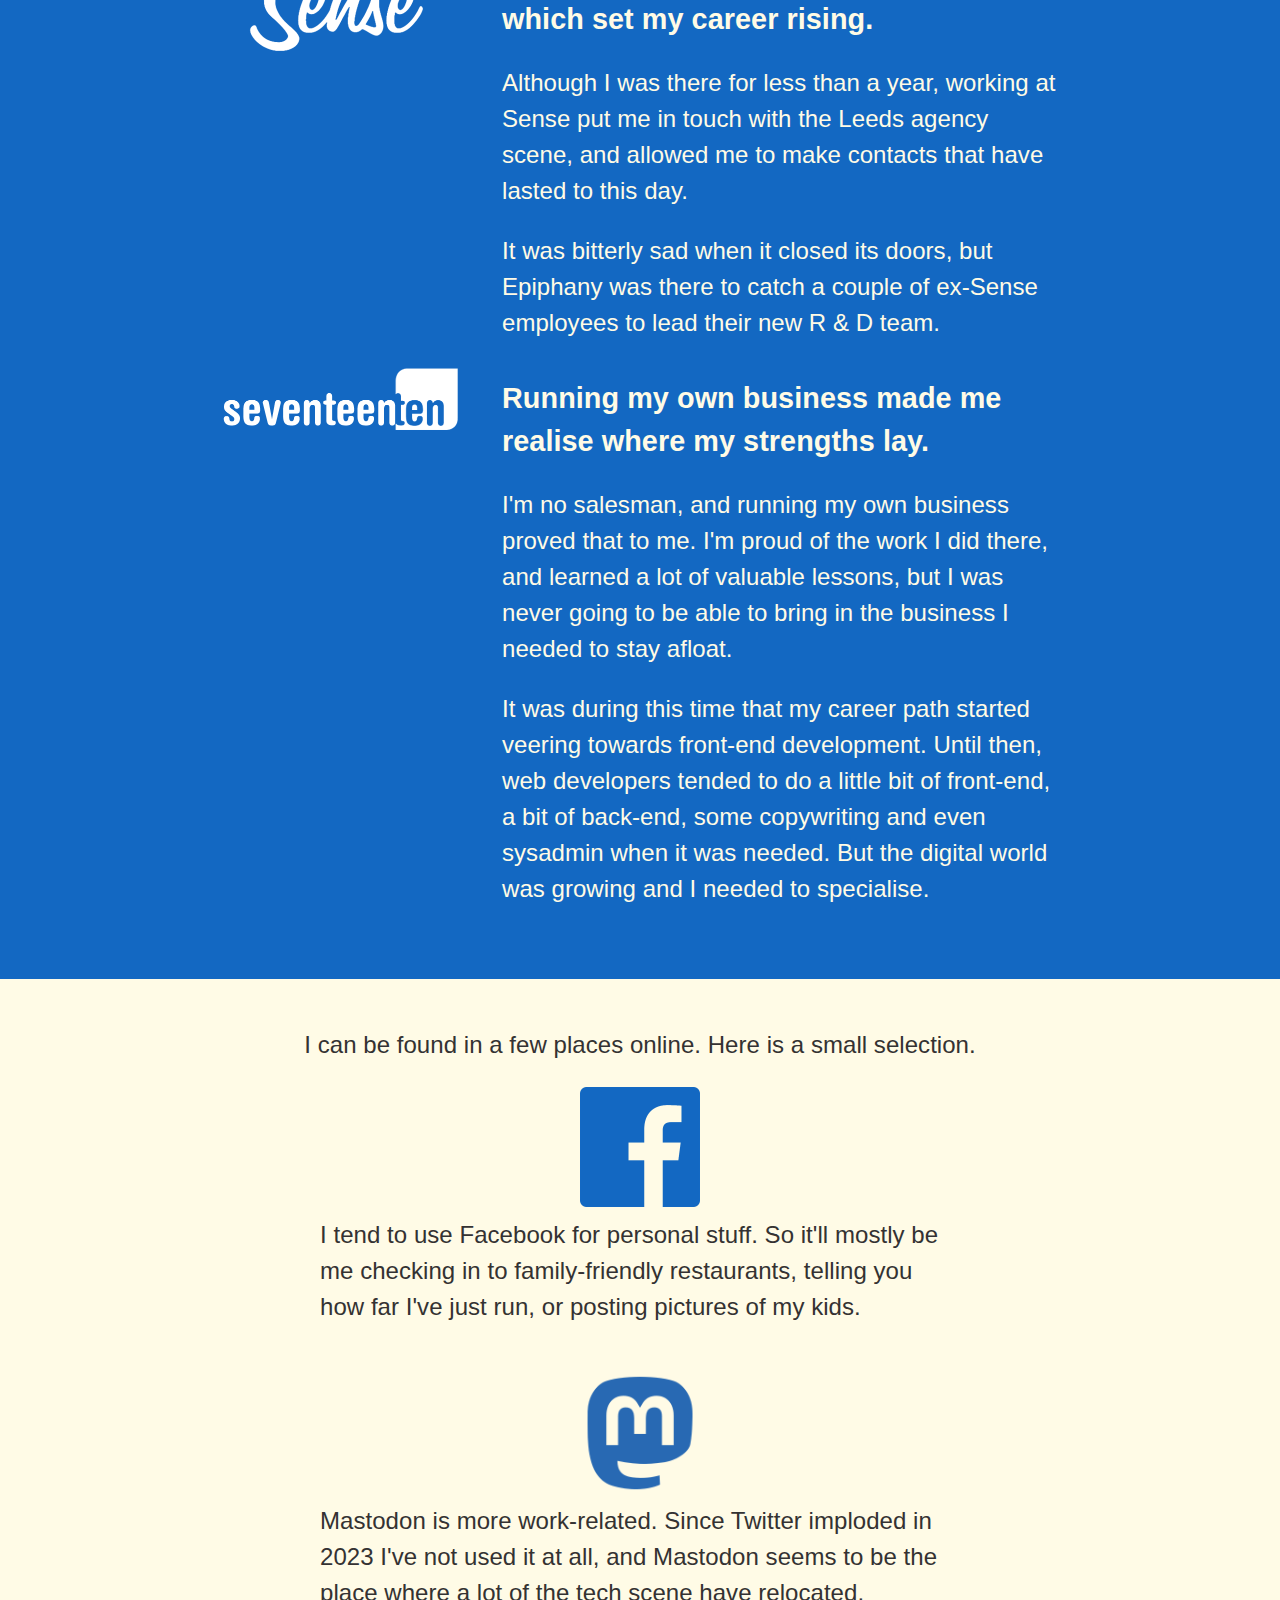
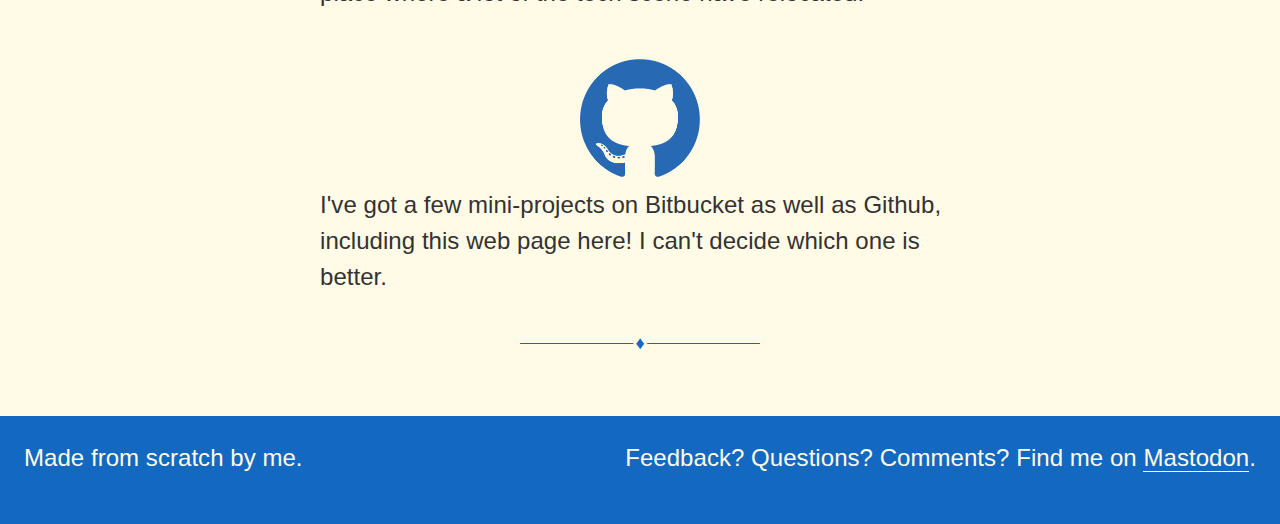
==== commit 047b865d: "Add hedgehog lab; move images to img directory; update CV" ====
--- a/index.html
+++ b/index.html
@@ -1,311 +1,466 @@
-<!doctype html>
+<!DOCTYPE html>
 <html lang="en">
-<head>
-
-  <meta charset="utf-8">
-  <meta http-equiv="X-UA-Compatible" content="IE=edge">
-  <title>Chris Marsh, Software Engineer</title>
-  <meta name="description" content="Chris Marsh, Software Engineer">
-  <meta name="author" content="Chris Marsh">
-  <meta name="viewport" content="width=device-width, initial-scale=1">
-
-  <style>
-    body {
-      overflow:auto;
-      background:#1368c2;
-      color:#fffbe6;
-      font-family:-apple-system,BlinkMacSystemFont,Segoe UI,Helvetica,Arial,sans-serif,Apple Color Emoji,Segoe UI Emoji,Segoe UI Symbol;
-      font-weight:200;
-      font-size:24px;
-      line-height:1.5;
-      margin:0;
-      padding:0;
-    }
-    section {
-      padding:48px 24px;
-      overflow:hidden;
-    }
-    p {
-      margin:0 0 24px;
-      letter-spacing:0.002em;
-    }
-    p:last-child {
-      margin-bottom:0;
-    }
-    abbr {
-      font-weight:bold;
-    }
-    a img {
-      border:0;
-    }
-    /****************************
+  <head>
+    <meta charset="utf-8" />
+    <meta http-equiv="X-UA-Compatible" content="IE=edge" />
+    <title>Chris Marsh, Software Engineer</title>
+    <meta name="description" content="Chris Marsh, Software Engineer" />
+    <meta name="author" content="Chris Marsh" />
+    <meta name="viewport" content="width=device-width, initial-scale=1" />
+
+    <style>
+      body {
+        /* CSS VARS */
+        --highlight: #1368c2;
+        --light: #fffbe6;
+        --light--secondary: #fdf0e4;
+        --dark: #343232;
+        /* END CSS VARS */
+
+        overflow: auto;
+        background: var(--highlight);
+        color: var(--light);
+        font-family: -apple-system, BlinkMacSystemFont, Segoe UI, Helvetica,
+          Arial, sans-serif, Apple Color Emoji, Segoe UI Emoji, Segoe UI Symbol;
+        font-weight: 200;
+        font-size: 24px;
+        line-height: 1.5;
+        margin: 0;
+        padding: 0;
+      }
+      section {
+        padding: 48px 24px;
+        overflow: hidden;
+      }
+      p {
+        margin: 0 0 24px;
+        letter-spacing: 0.002em;
+      }
+      p:last-child {
+        margin-bottom: 0;
+      }
+      abbr {
+        font-weight: bold;
+      }
+      a img {
+        border: 0;
+      }
+      /****************************
      * INTRODUCTION
      ****************************/
-    #intro {
-      background:#fffbe6;
-      color:#343232;
-      text-align:center;
-      padding-bottom:72px;
-    }
-    #intro p {
-      margin:0 0 12px;
-    }
-    #intro a {
-      color: #1368c2;
-    }
-    h1 {
-      font-weight:200;
-      font-size:72px;
-      font-size:calc(10vw + 16px);
-      text-align:center;
-      margin:0 0 0.3em;
-    }
-    h1:after,
-    .employment-current:after,
-    #social:after {
-      display: block;
-      content: "♦";
-      width:80%;
-      max-width: 240px;
-      height: 0;
-      line-height:1px;
-      background: transparent;
-      font-size: 18px;
-      text-align:center;
-      clear:both;
-    }
-    h1:after {
-      margin: 24px auto;
-      text-shadow: 3px 0px 0 #fffbe6, -3px 0 0 #fffbe6;
-      border-bottom: 1px solid #343232;
-      color:#343232;
-    }
-    #social:after {
-      margin: 24px auto;
-      text-shadow: 3px 0px 0 #fffbe6, -3px 0 0 #fffbe6;
-      border-bottom: 1px solid #1368c2;
-      color:#1368c2;
-    }
-    .employment-current:after {
-      margin: 48px auto 24px;
-      text-shadow: 3px 0px 0 #1368c2, -3px 0 0 #1368c2;
-      border-bottom: 1px solid #fffbe6;
-    }
-    /****************************
+      #intro {
+        background: var(--light);
+        color: var(--dark);
+        text-align: center;
+        padding-bottom: 72px;
+      }
+      #intro p {
+        margin: 0 0 12px;
+      }
+      #intro a {
+        color: var(--highlight);
+      }
+      h1 {
+        font-weight: 200;
+        font-size: 72px;
+        font-size: calc(10vw + 16px);
+        text-align: center;
+        margin: 0 0 0.3em;
+      }
+      h1:after,
+      .employment-current:after,
+      #social:after {
+        display: block;
+        content: "♦";
+        width: 80%;
+        max-width: 240px;
+        height: 0;
+        line-height: 1px;
+        background: transparent;
+        font-size: 18px;
+        text-align: center;
+        clear: both;
+      }
+      h1:after {
+        margin: 24px auto;
+        text-shadow: 3px 0px 0 var(--light), -3px 0 0 var(--light);
+        border-bottom: 1px solid var(--dark);
+        color: var(--dark);
+      }
+      #social:after {
+        margin: 24px auto;
+        text-shadow: 3px 0px 0 var(--light), -3px 0 0 var(--light);
+        border-bottom: 1px solid var(--highlight);
+        color: var(--highlight);
+      }
+      .employment-current:after {
+        margin: 48px auto 24px;
+        text-shadow: 3px 0px 0 var(--highlight), -3px 0 0 var(--highlight);
+        border-bottom: 1px solid var(--light);
+      }
+      /****************************
      * WORK INFO
      ****************************/
-    #work {
-      text-align:center;
-      padding-top:64px;
-    }
-    .employment {
-      margin:0 auto 24px;
-      display:flex;
-      flex-direction:column;
-      align-items:center;
-      max-width:840px;
-    }
-    .employment a,
-    .employment a:visited {
-      color:#fdf0e4;
-      text-decoration:none;
-    }
-    .employment a:hover {
-      color:#fbf8e2;
-      border-bottom:1px solid #fbf8e2;
-    }
-    .employment-current img {
-      max-width:480px;
-      width:80%;
-      height:auto;
-      margin-bottom:24px;
-    }
-    .employment-past {
-      overflow:hidden;
-    }
-    .employment-past img {
-      max-width:240px;
-    }
-    .employment-content {
-      text-align:left;
-    }
-    .employment-content p:first-child {
-      font-weight:bold;
-      font-size:1.2em;
-      margin-top:12px;
-    }
-    /****************************
+      #work {
+        text-align: center;
+        padding-top: 64px;
+      }
+      .employment {
+        margin: 0 auto 24px;
+        display: flex;
+        flex-direction: column;
+        align-items: center;
+        max-width: 840px;
+      }
+      .employment a,
+      .employment a:visited {
+        text-decoration: none;
+        display: inline-block;
+        padding-inline: 6px;
+        color: var(--light--secondary);
+        background-color: transparent;
+        transition: background-color 0.3s, color 0.3s;
+      }
+      .employment a:hover {
+        color: var(--highlight);
+        background-color: var(--light--secondary);
+      }
+      .employment-current > img {
+        max-width: 480px;
+        width: 80%;
+        height: auto;
+        margin-bottom: 24px;
+      }
+      .employment-past {
+        overflow: hidden;
+      }
+      .employment-past > img {
+        max-width: 240px;
+      }
+      .employment-content {
+        text-align: left;
+      }
+      .employment-content p:first-child {
+        font-weight: bold;
+        font-size: 1.2em;
+        margin-top: 12px;
+      }
+      /****************************
      * SOCIAL MEDIA
      ****************************/
-    #social {
-      background:#fffbe6;
-      color:#343232;
-      text-align:center;
-    }
-    .site {
-      text-decoration:none;
-      color:#343232;
-      display:block;
-      margin-bottom:48px;
-    }
-    .site a,
-    .site a:visited {
-      color:#333131;
-    }
-    .site a:hover {
-      color:#323030;
-    }
-    .site img {
-      width:120px;
-      height:auto;
-    }
-    .site-content {
-      text-align:left;
-      max-width:640px;
-      margin:0 auto;
-    }
-    /****************************
+      #social {
+        background: var(--light);
+        color: var(--dark);
+        text-align: center;
+      }
+      .site {
+        text-decoration: none;
+        color: var(--dark);
+        display: block;
+        margin-bottom: 48px;
+      }
+      .site img {
+        width: 120px;
+        height: auto;
+      }
+      .site-content {
+        text-align: left;
+        max-width: 640px;
+        margin: 0 auto;
+      }
+      /****************************
      * FOOTER
      ****************************/
-    footer {
-      overflow:hidden;
-      padding:24px;
-    }
-    footer a {
-      color:#fffbe6;
-    }
-    .colophon a {
-      text-decoration:none;
-      border-bottom:1px solid #fffbe6;
-    }
-    /****************************
+      footer {
+        overflow: hidden;
+        padding: 24px;
+      }
+      footer a {
+        color: var(--light);
+      }
+      .colophon a {
+        text-decoration: none;
+        border-bottom: 1px solid var(--light);
+      }
+      /****************************
      * Big screens
      ****************************/
-    @media (min-width: 720px) {
-      .employment-past {
-        flex-direction:row;
-      }
-      .employment-past .employment-content {
-        padding:0 0 0 5%;
-      }
-      .employment-past img {
-        align-self:flex-start;
-      }
-      .copyright {
-        float:left;
-      }
-      .colophon {
-        float:right;
-      }
-    }
-  </style>
-
-  <!-- Analytics -->
-  <script>
-    (function(i,s,o,g,r,a,m){i['GoogleAnalyticsObject']=r;i[r]=i[r]||function(){
-    (i[r].q=i[r].q||[]).push(arguments)},i[r].l=1*new Date();a=s.createElement(o),
-    m=s.getElementsByTagName(o)[0];a.async=1;a.src=g;m.parentNode.insertBefore(a,m)
-    })(window,document,'script','//www.google-analytics.com/analytics.js','ga');
-    ga('create', 'UA-4541863-13', 'auto');
-    ga('send', 'pageview');
-  </script>
-
-  <!-- HTML5 shiv -->
-  <script>
-  !function(a,b){function c(a,b){var c=a.createElement("p"),d=a.getElementsByTagName("head")[0]||a.documentElement;return c.innerHTML="x<style>"+b+"</style>",d.insertBefore(c.lastChild,d.firstChild)}function d(){var a=t.elements;return"string"==typeof a?a.split(" "):a}function e(a,b){var c=t.elements;"string"!=typeof c&&(c=c.join(" ")),"string"!=typeof a&&(a=a.join(" ")),t.elements=c+" "+a,j(b)}function f(a){var b=s[a[q]];return b||(b={},r++,a[q]=r,s[r]=b),b}function g(a,c,d){if(c||(c=b),l)return c.createElement(a);d||(d=f(c));var e;return e=d.cache[a]?d.cache[a].cloneNode():p.test(a)?(d.cache[a]=d.createElem(a)).cloneNode():d.createElem(a),!e.canHaveChildren||o.test(a)||e.tagUrn?e:d.frag.appendChild(e)}function h(a,c){if(a||(a=b),l)return a.createDocumentFragment();c=c||f(a);for(var e=c.frag.cloneNode(),g=0,h=d(),i=h.length;i>g;g++)e.createElement(h[g]);return e}function i(a,b){b.cache||(b.cache={},b.createElem=a.createElement,b.createFrag=a.createDocumentFragment,b.frag=b.createFrag()),a.createElement=function(c){return t.shivMethods?g(c,a,b):b.createElem(c)},a.createDocumentFragment=Function("h,f","return function(){var n=f.cloneNode(),c=n.createElement;h.shivMethods&&("+d().join().replace(/[\w\-:]+/g,function(a){return b.createElem(a),b.frag.createElement(a),'c("'+a+'")'})+");return n}")(t,b.frag)}function j(a){a||(a=b);var d=f(a);return!t.shivCSS||k||d.hasCSS||(d.hasCSS=!!c(a,"article,aside,dialog,figcaption,figure,footer,header,hgroup,main,nav,section{display:block}mark{background:#FF0;color:#000}template{display:none}")),l||i(a,d),a}var k,l,m="3.7.3-pre",n=a.html5||{},o=/^<|^(?:button|map|select|textarea|object|iframe|option|optgroup)$/i,p=/^(?:a|b|code|div|fieldset|h1|h2|h3|h4|h5|h6|i|label|li|ol|p|q|span|strong|style|table|tbody|td|th|tr|ul)$/i,q="_html5shiv",r=0,s={};!function(){try{var a=b.createElement("a");a.innerHTML="<xyz></xyz>",k="hidden"in a,l=1==a.childNodes.length||function(){b.createElement("a");var a=b.createDocumentFragment();return"undefined"==typeof a.cloneNode||"undefined"==typeof a.createDocumentFragment||"undefined"==typeof a.createElement}()}catch(c){k=!0,l=!0}}();var t={elements:n.elements||"abbr article aside audio bdi canvas data datalist details dialog figcaption figure footer header hgroup main mark meter nav output picture progress section summary template time video",version:m,shivCSS:n.shivCSS!==!1,supportsUnknownElements:l,shivMethods:n.shivMethods!==!1,type:"default",shivDocument:j,createElement:g,createDocumentFragment:h,addElements:e};a.html5=t,j(b),"object"==typeof module&&module.exports&&(module.exports=t)}("undefined"!=typeof window?window:this,document);
-  </script>
-
-</head>
-
-<body>
-
-  <!-- Well done for finding this HTML comment. Are you viewing source? -->
-
-  <section id="intro">
-    <h1>chrismar.sh</h1>
-    <p>I am a <strong>Software Engineer</strong>, using <abbr title="HyperText Markup Language">HTML</abbr>, <abbr title="Cascading Style Sheets">CSS</abbr> and <abbr title="JavaScript">JS</abbr> to make web sites and apps.</p>
-    <p>I'm comfortable using JS frameworks (Angular, React, Vue, Svelte) or writing from scratch.</p>
-    <p>I'm a certified AWS developer, with experience in using a wide range of AWS products.</p>
-    <p><a href="cv.pdf" target="_blank">Download my CV</a></p>
-  </section>
-
-  <section id="work">
-    <div class="employment employment-current">
-      <img src="bjss.webp" alt="BJSS logo" width="480" height="254">
-      <div class="employment-content">
-        <p>Looking for a new challenge to expand my horizons, in April 2023 I moved to <a href="https://www.bjss.com/">BJSS</a>, a tech consultancy.</p>
-        <p></p>It's a fantastic place to work, and I'm getting stuck in to my first project, a discovery project for a large piece of enterprise software that BJSS has developed for a client. Watch this space!</p>
-      </div>
-    </div>
-    <div class="employment employment-past">
-      <img src="cgw.webp" alt="Cloud Gateway logo" width="240" height="78">
-      <div class="employment-content">
-        <p>After four years at the University of York I decided it was time for a new challenge. Enter <a href="https://www.cloudgateway.co.uk/">Cloud Gateway</a>.</p>
-        <p>I joined the company when it was 18 months old, a small startup with a bright future. By the time I left it was nearing 50 employees, and the development team had grown to four people.</p>
-        <p>I redeveloped the customer portal, where customers can log on to see details of their accounts. This meant diving into Angular and AWS services, which was a new tech stack for me, and I learned so much.</p>
-      </div>
-    </div>
-    <div class="employment employment-past">
-      <img src="york.webp" alt="University of York logo" width="240" height="93">
-      <div class="employment-content">
-        <p>I worked at the <a href="http://www.york.ac.uk">University of York</a> from January 2015 to May 2019.</p>
-        <p>The higher education sector hasn't always been the most up-to-date when it comes to their websites, but in my years at York I was proud to be part of, and then lead, a quick-moving digital marketing team.</p>
-        <p>We built and developed a responsive framework to deliver a new and improved digital experience for students, alumni and staff.</p>
-      </div>
-    </div>
-    <div class="employment employment-past">
-      <img src="epiphany.webp" alt="Epiphany Search logo" width="240" height="100">
-      <div class="employment-content">
-        <p>Four years, working for some top brands, with some top people.</p>
-        <p>Working at <a href="http://www.epiphanysearch.co.uk">Epiphany</a> allowed me to flourish, rising from being the single developer in a team of two to be a senior developer in a team of over 20.</p>
-        <p>I started there in August 2010 along with <a href="http://iamgaz.co.uk/">Gaz Battersby</a>, as a new team dedicated to creating cool interactive pieces. It seemed to work pretty well, and the team grew.</p>
-        <p>A great place to work, with a brilliant culture and outstanding people. But new challenges awaited at York!</p>
-      </div>
-    </div>
-    <div class="employment employment-past">
-      <img src="sense.webp" alt="Sense logo" width="240" height="125">
-      <div class="employment-content">
-        <p>One of Leeds' first digital agencies, which set my career rising.</p>
-        <p>Although I was there for less than a year, working at Sense put me in touch with the Leeds agency scene, and allowed me to make contacts that have lasted to this day.</p>
-        <p>It was bitterly sad when it closed its doors, but Epiphany was there to catch a couple of ex-Sense employees to lead their new R &amp; D team.</p>
-      </div>
-    </div>
-    <div class="employment employment-past">
-      <img src="seventeenten.webp" alt="Seventeen Ten logo" width="240" height="69">
-      <div class="employment-content">
-        <p>Running my own business made me realise where my strengths lay.</p>
-        <p>I'm no salesman, and running my own business proved that to me. I'm proud of the work I did there, and learned a lot of valuable lessons, but I was never going to be able to bring in the business I needed to stay afloat.</p>
-        <p>It was during this time that my career path started veering towards front-end development. Until then, web developers tended to do a little bit of front-end, a bit of back-end, some copywriting and even sysadmin when it was needed. But the digital world was growing and I needed to specialise.</p>
-      </div>
-    </div>
-  </section>
-
-  <section id="social">
-    <p>I can be found in a few places online. Here is a small selection.</p>
-    <a href="https://facebook.com/chris5marsh" class="site">
-      <img src="facebook.webp" alt="Facebook logo" width="240" height="240">
-      <div class="site-content">
-        <p>I tend to use <strong>Facebook</strong> for personal stuff. So it'll mostly be me checking in to family-friendly restaurants, telling you how far I've just run, or posting pictures of my kids.</p>
-      </div>
-    </a>
-    <a href="https://mastodon.social/@chris5marsh" class="site">
-      <img src="mastodon.webp" alt="Mastodon logo" width="240" height="240">
-      <div class="site-content">
-        <p><strong>Mastodon</strong> is more work-related. Since Twitter imploded in 2023 I've not used it at all, and Mastodon seems to be the place where a lot of the tech scene have relocated.</p>
-      </div>
-    </a>
-    <a href="https://github.com/chris5marsh" class="site">
-      <img src="github.webp" alt="Github logo" width="240" height="234">
-      <div class="site-content">
-        <p>I've got a few mini-projects on <strong>Bitbucket</strong> as well as <strong>Github</strong>, including this web page here! I can't decide which one is better.</p>
-      </div>
-    </a>
-  </section>
-
-  <footer>
-    <p class="copyright">Made from scratch by me.</p>
-    <p class="colophon">Feedback? Questions? Comments? Find me on <a rel="me" href="https://mastodon.social/@chris5marsh">Mastodon</a>.</p>
-  </footer>
-
-</body>
+      @media (min-width: 720px) {
+        .employment-past {
+          flex-direction: row;
+        }
+        .employment-past .employment-content {
+          padding: 0 0 0 5%;
+        }
+        .employment-past img {
+          align-self: flex-start;
+        }
+        .copyright {
+          float: left;
+        }
+        .colophon {
+          float: right;
+        }
+      }
+    </style>
+
+    <!-- Analytics -->
+    <script>
+      (function (i, s, o, g, r, a, m) {
+        i["GoogleAnalyticsObject"] = r;
+        (i[r] =
+          i[r] ||
+          function () {
+            (i[r].q = i[r].q || []).push(arguments);
+          }),
+          (i[r].l = 1 * new Date());
+        (a = s.createElement(o)), (m = s.getElementsByTagName(o)[0]);
+        a.async = 1;
+        a.src = g;
+        m.parentNode.insertBefore(a, m);
+      })(
+        window,
+        document,
+        "script",
+        "//www.google-analytics.com/analytics.js",
+        "ga"
+      );
+      ga("create", "UA-4541863-13", "auto");
+      ga("send", "pageview");
+    </script>
+  </head>
+
+  <body>
+    <!-- Well done for finding this HTML comment. Are you viewing source? -->
+
+    <section id="intro">
+      <h1>chrismar.sh</h1>
+      <p>
+        I am a <strong>Software Engineer</strong>, using
+        <abbr title="HyperText Markup Language">HTML</abbr>,
+        <abbr title="Cascading Style Sheets">CSS</abbr> and
+        <abbr title="JavaScript">JS</abbr> to make web sites and apps.
+      </p>
+      <p>
+        I'm comfortable using JS frameworks (Angular, React, Vue, Svelte) or
+        writing from scratch.
+      </p>
+      <p>
+        I'm a certified AWS developer, with experience in using a wide range of
+        AWS products.
+      </p>
+      <p><a href="cv.pdf" target="_blank">Download my CV</a></p>
+    </section>
+
+    <section id="work">
+      <div class="employment employment-current">
+        <img
+          src="img/hhl.webp"
+          alt="hedgehog lab logo"
+          width="480"
+          height="167"
+        />
+        <div class="employment-content">
+          <p>
+            In February 2024 I was given the opportunity to work at
+            <a href="https://www.hedgehoglab.com/">hedgehog lab</a>, a
+            human-centred tech consultancy with the cutest logo
+            <img src="img/hhl_character.webp" width="38" height="32" />.
+          </p>
+          <p>
+            I'm getting the chance to upskill in so many areas - working in Vue,
+            React and more, and I'm also getting to work with some of the best
+            people in the industry. I'm really looking forward to this next
+            phase in my career!
+          </p>
+        </div>
+      </div>
+      <div class="employment employment-past">
+        <img src="img/bjss.webp" alt="BJSS logo" width="240" height="127" />
+        <div class="employment-content">
+          <p>
+            Looking for a new challenge to expand my horizons, in April 2023 I
+            moved to <a href="https://www.bjss.com/">BJSS</a>, a tech
+            consultancy.
+          </p>
+          <p>
+            It was a fantastic place to work, with some super-talented folk
+            working there. However, by early 2024 I was given an opportunity to
+            take on a role with more seniority and the chance to have a direct
+            impact in more projects, so it was time for me to move on.
+          </p>
+        </div>
+      </div>
+      <div class="employment employment-past">
+        <img
+          src="img/cgw.webp"
+          alt="Cloud Gateway logo"
+          width="240"
+          height="78"
+        />
+        <div class="employment-content">
+          <p>
+            After four years at the University of York I decided it was time for
+            a new challenge. Enter
+            <a href="https://www.cloudgateway.co.uk/">Cloud Gateway</a>.
+          </p>
+          <p>
+            I joined the company when it was 18 months old, a small startup with
+            a bright future. By the time I left it was nearing 50 employees, and
+            the development team had grown to four people.
+          </p>
+          <p>
+            I redeveloped the customer portal, where customers can log on to see
+            details of their accounts. This meant diving into Angular and AWS
+            services, which was a new tech stack for me, and I learned so much.
+          </p>
+        </div>
+      </div>
+      <div class="employment employment-past">
+        <img
+          src="img/york.webp"
+          alt="University of York logo"
+          width="240"
+          height="93"
+        />
+        <div class="employment-content">
+          <p>
+            I worked at the
+            <a href="http://www.york.ac.uk">University of York</a> from January
+            2015 to May 2019.
+          </p>
+          <p>
+            The higher education sector hasn't always been the most up-to-date
+            when it comes to their websites, but in my years at York I was proud
+            to be part of, and then lead, a quick-moving digital marketing team.
+          </p>
+          <p>
+            We built and developed a responsive framework to deliver a new and
+            improved digital experience for students, alumni and staff.
+          </p>
+        </div>
+      </div>
+      <div class="employment employment-past">
+        <img
+          src="img/epiphany.webp"
+          alt="Epiphany Search logo"
+          width="240"
+          height="100"
+        />
+        <div class="employment-content">
+          <p>Four years, working for some top brands, with some top people.</p>
+          <p>
+            Working at
+            <a href="http://www.epiphanysearch.co.uk">Epiphany</a> allowed me to
+            flourish, rising from being the single developer in a team of two to
+            be a senior developer in a team of over 20.
+          </p>
+          <p>
+            I started there in August 2010 along with
+            <a href="http://iamgaz.co.uk/">Gaz Battersby</a>, as a new team
+            dedicated to creating cool interactive pieces. It seemed to work
+            pretty well, and the team grew.
+          </p>
+          <p>
+            A great place to work, with a brilliant culture and outstanding
+            people. But new challenges awaited at York!
+          </p>
+        </div>
+      </div>
+      <div class="employment employment-past">
+        <img src="img/sense.webp" alt="Sense logo" width="240" height="125" />
+        <div class="employment-content">
+          <p>
+            One of Leeds' first digital agencies, which set my career rising.
+          </p>
+          <p>
+            Although I was there for less than a year, working at Sense put me
+            in touch with the Leeds agency scene, and allowed me to make
+            contacts that have lasted to this day.
+          </p>
+          <p>
+            It was bitterly sad when it closed its doors, but Epiphany was there
+            to catch a couple of ex-Sense employees to lead their new R &amp; D
+            team.
+          </p>
+        </div>
+      </div>
+      <div class="employment employment-past">
+        <img
+          src="img/seventeenten.webp"
+          alt="Seventeen Ten logo"
+          width="240"
+          height="69"
+        />
+        <div class="employment-content">
+          <p>Running my own business made me realise where my strengths lay.</p>
+          <p>
+            I'm no salesman, and running my own business proved that to me. I'm
+            proud of the work I did there, and learned a lot of valuable
+            lessons, but I was never going to be able to bring in the business I
+            needed to stay afloat.
+          </p>
+          <p>
+            It was during this time that my career path started veering towards
+            front-end development. Until then, web developers tended to do a
+            little bit of front-end, a bit of back-end, some copywriting and
+            even sysadmin when it was needed. But the digital world was growing
+            and I needed to specialise.
+          </p>
+        </div>
+      </div>
+    </section>
+
+    <section id="social">
+      <p>I can be found in a few places online. Here is a small selection.</p>
+      <a href="https://facebook.com/chris5marsh" class="site">
+        <img
+          src="img/facebook.webp"
+          alt="Facebook logo"
+          width="240"
+          height="240"
+        />
+        <div class="site-content">
+          <p>
+            I tend to use <strong>Facebook</strong> for personal stuff. So it'll
+            mostly be me checking in to family-friendly restaurants, telling you
+            how far I've just run, or posting pictures of my kids.
+          </p>
+        </div>
+      </a>
+      <a href="https://mastodon.social/@chris5marsh" class="site">
+        <img
+          src="img/mastodon.webp"
+          alt="Mastodon logo"
+          width="240"
+          height="240"
+        />
+        <div class="site-content">
+          <p>
+            <strong>Mastodon</strong> is more work-related. Since Twitter
+            imploded in 2023 I've not used it at all, and Mastodon seems to be
+            the place where a lot of the tech scene have relocated.
+          </p>
+        </div>
+      </a>
+      <a href="https://github.com/chris5marsh" class="site">
+        <img src="img/github.webp" alt="Github logo" width="240" height="234" />
+        <div class="site-content">
+          <p>
+            I've got a few mini-projects on <strong>Bitbucket</strong> as well
+            as <strong>Github</strong>, including this web page here! I can't
+            decide which one is better.
+          </p>
+        </div>
+      </a>
+    </section>
+
+    <footer>
+      <p class="copyright">Made from scratch by me.</p>
+      <p class="colophon">
+        Feedback? Questions? Comments? Find me on
+        <a rel="me" href="https://mastodon.social/@chris5marsh">Mastodon</a>.
+      </p>
+    </footer>
+  </body>
 </html>
